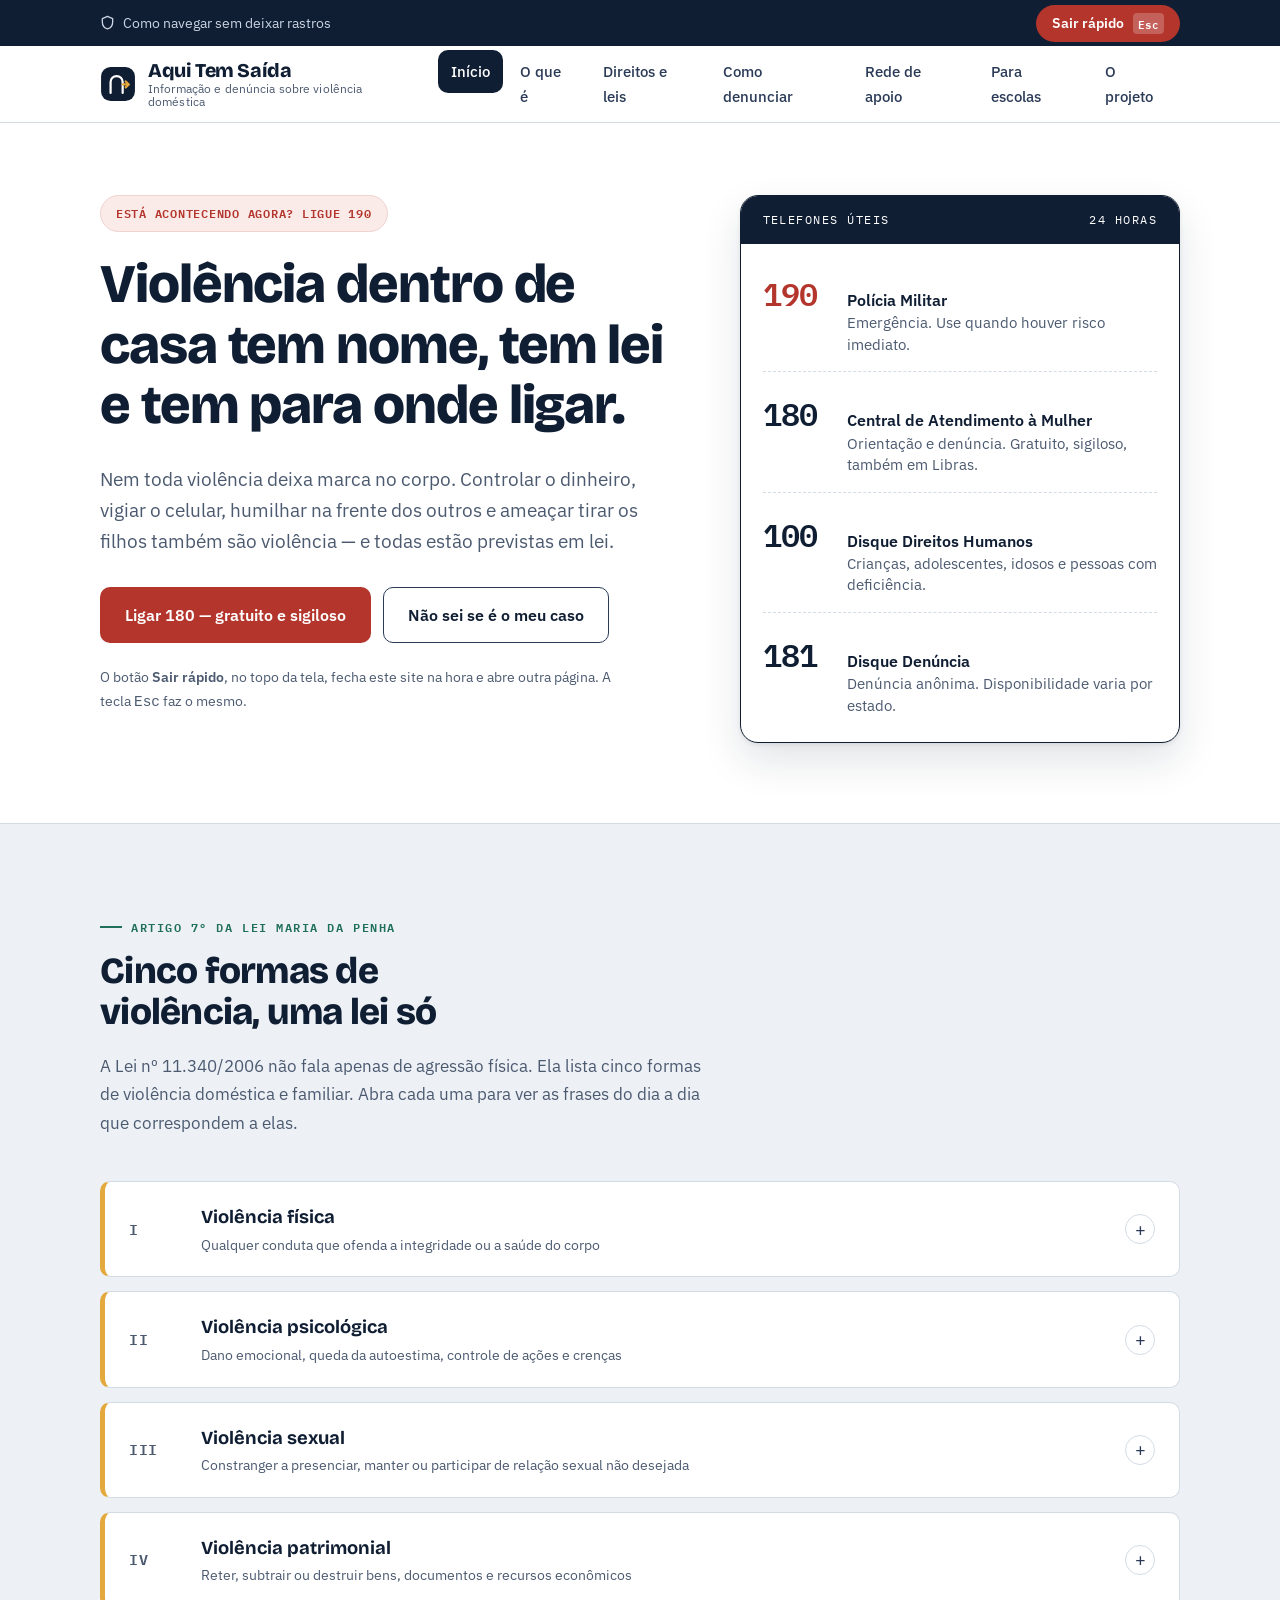
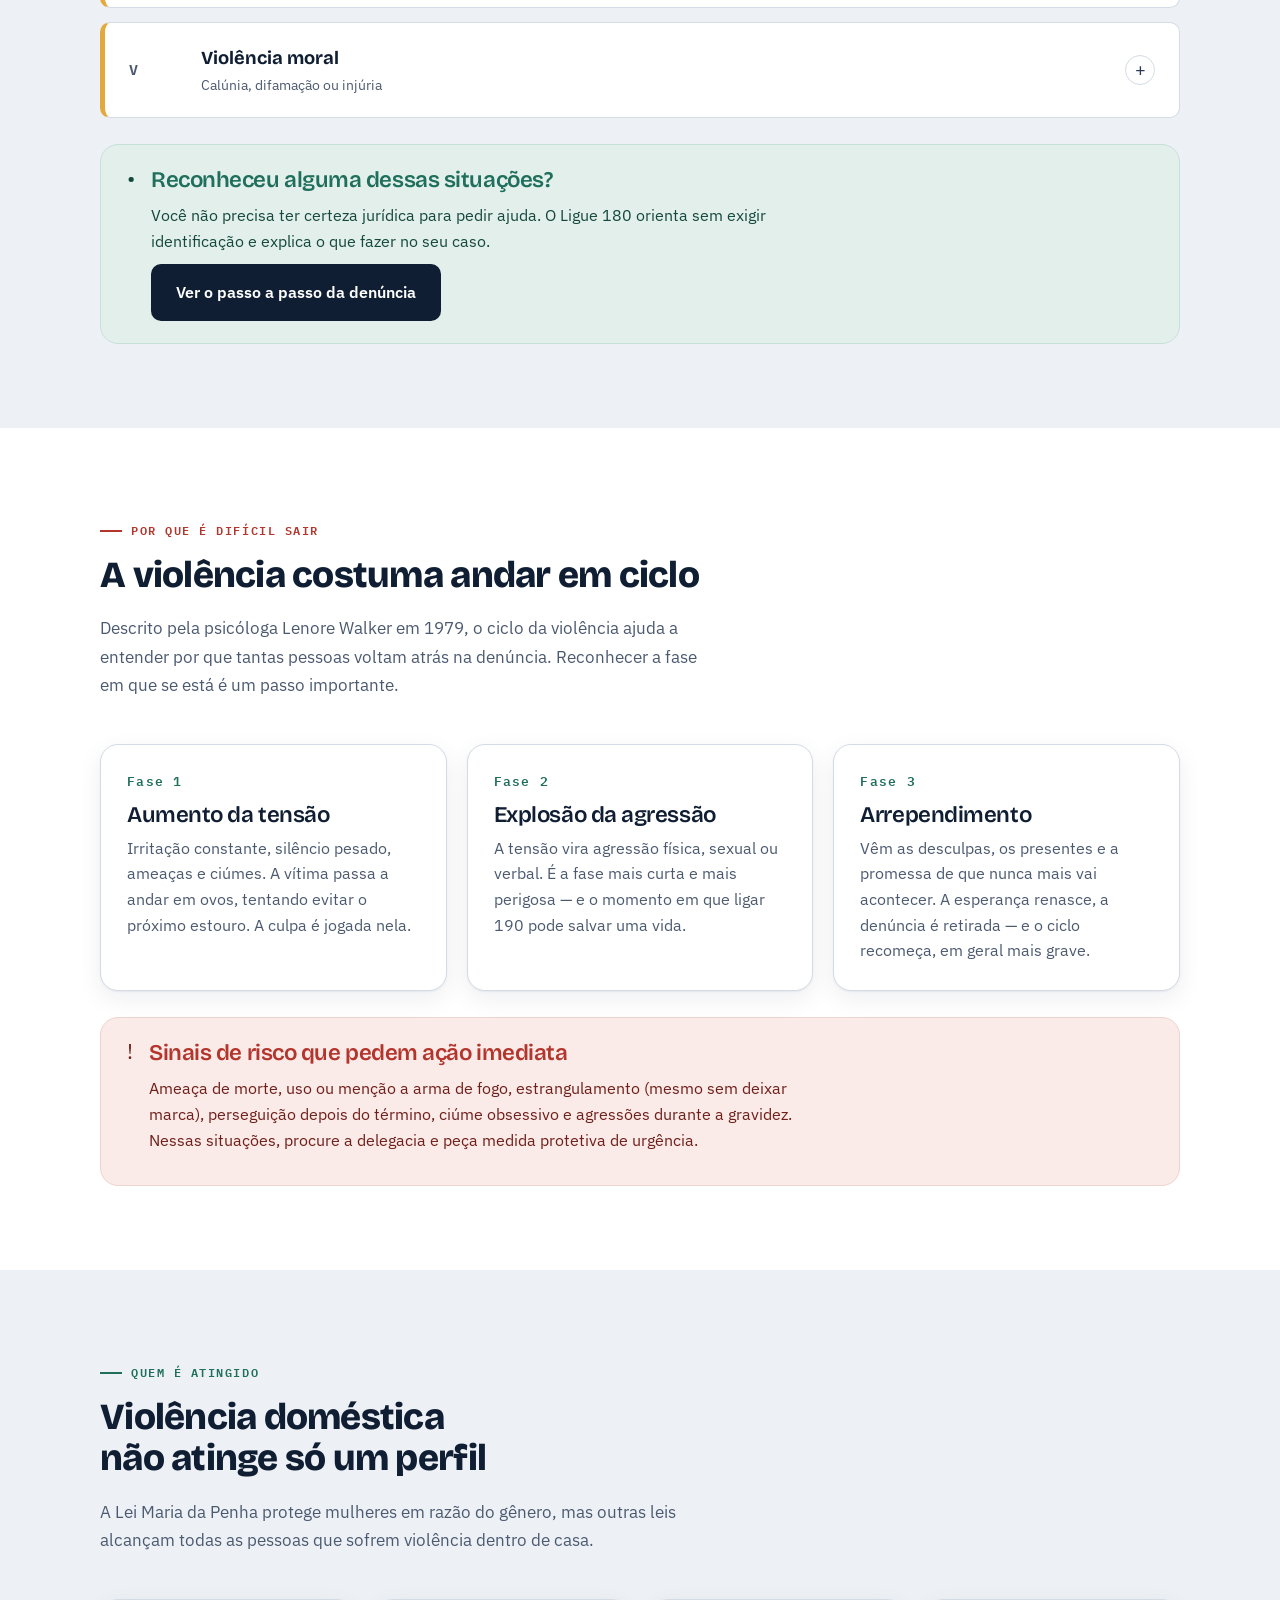
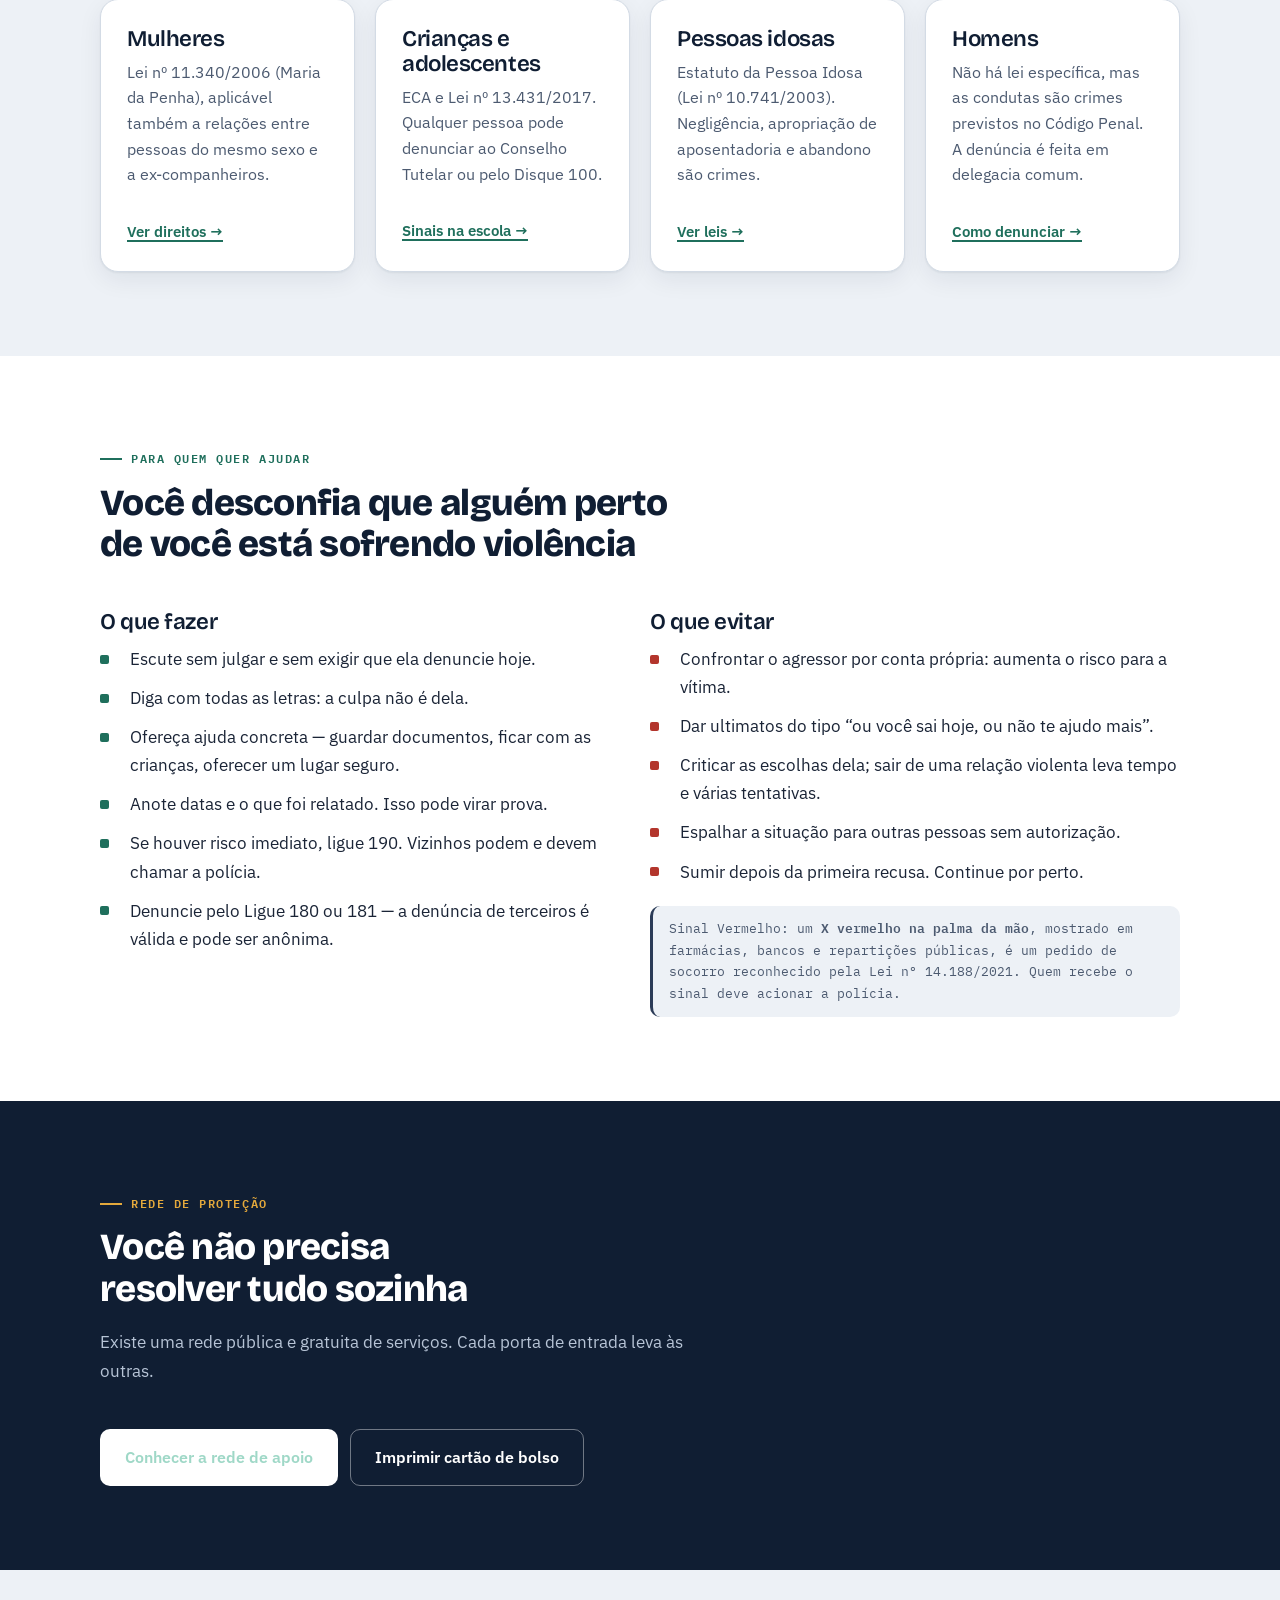
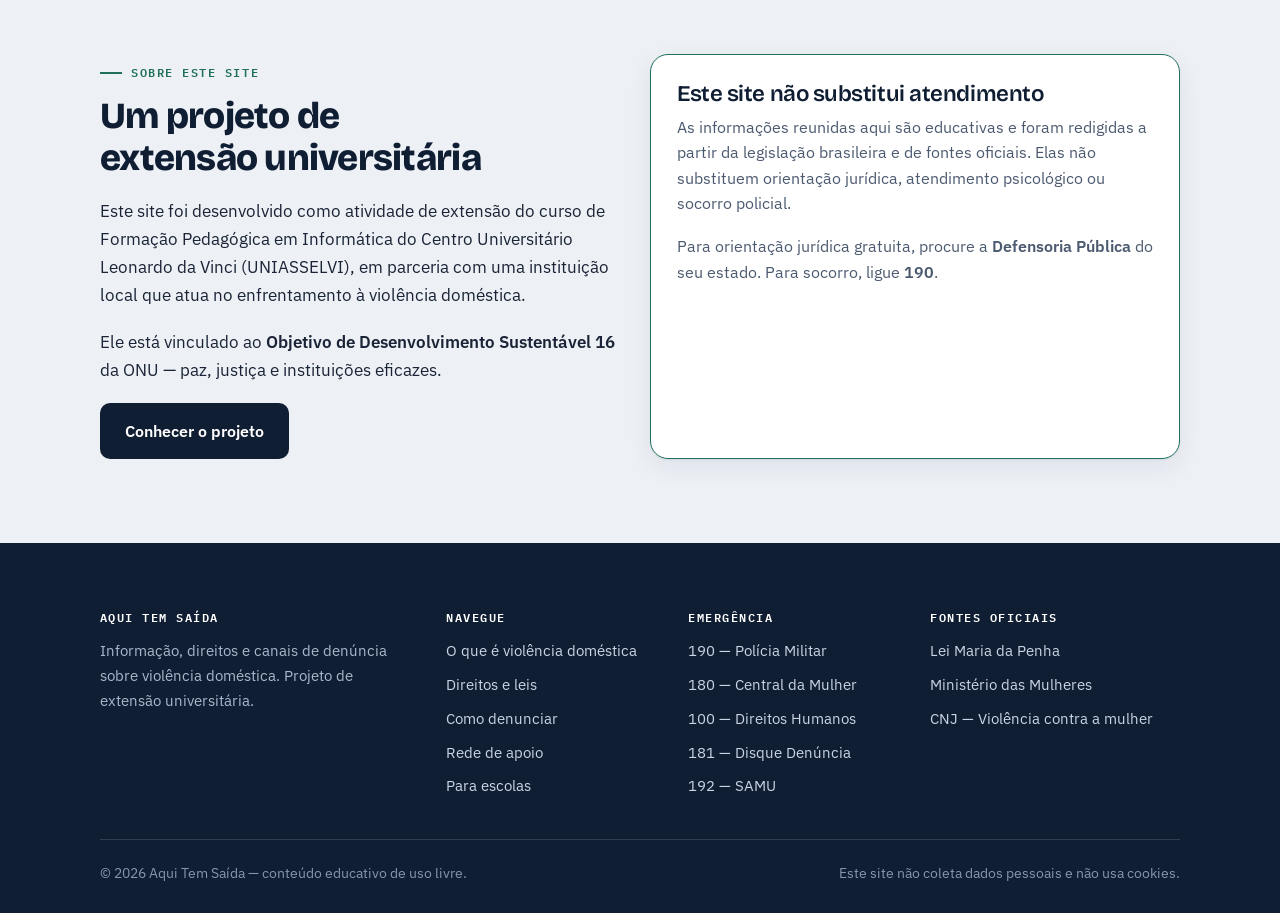
==== index.html @ 98997ff6 "first commit" ====
<!DOCTYPE html>
<html lang="pt-BR">
<head>
<meta charset="UTF-8">
<meta name="viewport" content="width=device-width, initial-scale=1">
<title>Aqui Tem Saída — informação, direitos e denúncia sobre violência doméstica</title>
<meta name="description" content="Reconheça as formas de violência doméstica, conheça seus direitos na Lei Maria da Penha e saiba para onde ligar. Ligue 180, 190 e 100. Projeto de extensão universitária.">
<meta name="theme-color" content="#101E33">
<link rel="preconnect" href="https://fonts.googleapis.com">
<link rel="preconnect" href="https://fonts.gstatic.com" crossorigin>
<link href="https://fonts.googleapis.com/css2?family=Bricolage+Grotesque:opsz,wght@12..96,600;12..96,700;12..96,800&family=IBM+Plex+Mono:wght@400;600&family=IBM+Plex+Sans:wght@400;500;600;700&display=swap" rel="stylesheet">
<link rel="stylesheet" href="assets/css/estilo.css">
</head>
<body>

<a class="pular" href="#conteudo">Pular para o conteúdo</a>

<!-- Barra de segurança -->
<div class="barra-seguranca">
  <div class="envoltorio barra-seguranca__interno">
    <a class="barra-seguranca__dica" href="denunciar.html#navegacao-segura">
      <svg width="15" height="15" viewBox="0 0 16 16" fill="none" aria-hidden="true"><path d="M8 1.5 2.5 3.8v3.6c0 3.4 2.3 6.5 5.5 7.3 3.2-.8 5.5-3.9 5.5-7.3V3.8L8 1.5Z" stroke="currentColor" stroke-width="1.4" stroke-linejoin="round"/></svg>
      Como navegar sem deixar rastros
    </a>
    <button class="saida-rapida" type="button" data-saida-rapida>
      Sair rápido
      <span class="saida-rapida__atalho">Esc</span>
    </button>
  </div>
</div>

<!-- Cabeçalho -->
<header class="cabecalho">
  <div class="envoltorio cabecalho__interno">
    <a class="marca" href="index.html">
      <svg class="marca__simbolo" width="36" height="36" viewBox="0 0 34 34" fill="none" aria-hidden="true">
        <rect x="1" y="1" width="32" height="32" rx="9" fill="#101E33"/>
        <path d="M10 25.5V15.2A5.7 5.7 0 0 1 15.7 9.5 5.7 5.7 0 0 1 21.4 15.2v10.3" stroke="#fff" stroke-width="2.1" stroke-linecap="round"/>
        <path d="M21.5 17.4h5.4" stroke="#E4A93C" stroke-width="2.1" stroke-linecap="round"/>
        <path d="m24.3 14.6 2.8 2.8-2.8 2.8" stroke="#E4A93C" stroke-width="2.1" stroke-linecap="round" stroke-linejoin="round"/>
      </svg>
      <span class="marca__texto">
        <span>Aqui Tem Saída</span>
        <small>Informação e denúncia sobre violência doméstica</small>
      </span>
    </a>

    <button class="menu-botao" type="button" data-menu-botao aria-expanded="false" aria-controls="navegacao">
      <svg width="17" height="17" viewBox="0 0 18 18" fill="none" aria-hidden="true"><path d="M2 4.5h14M2 9h14M2 13.5h14" stroke="currentColor" stroke-width="1.8" stroke-linecap="round"/></svg>
      Menu
    </button>

    <nav class="navegacao" id="navegacao" data-navegacao aria-label="Navegação principal">
      <ul>
        <li><a href="index.html" aria-current="page">Início</a></li>
        <li><a href="o-que-e.html">O que é</a></li>
        <li><a href="direitos.html">Direitos e leis</a></li>
        <li><a href="denunciar.html">Como denunciar</a></li>
        <li><a href="rede-de-apoio.html">Rede de apoio</a></li>
        <li><a href="escolas.html">Para escolas</a></li>
        <li><a href="sobre.html">O projeto</a></li>
      </ul>
    </nav>
  </div>
</header>

<main id="conteudo">

  <!-- HERÓI -->
  <section class="heroi">
    <div class="envoltorio heroi__grade">
      <div>
        <a class="heroi__aviso" href="tel:190">Está acontecendo agora? Ligue 190</a>
        <h1>Violência dentro de casa tem nome, tem lei e tem para onde ligar.</h1>
        <p class="heroi__linha">
          Nem toda violência deixa marca no corpo. Controlar o dinheiro, vigiar o celular,
          humilhar na frente dos outros e ameaçar tirar os filhos também são violência —
          e todas estão previstas em lei.
        </p>
        <div class="grupo-botoes">
          <a class="botao botao--emergencia" href="tel:180">Ligar 180 — gratuito e sigiloso</a>
          <a class="botao botao--contorno" href="o-que-e.html">Não sei se é o meu caso</a>
        </div>
        <p class="heroi__nota">
          O botão <strong>Sair rápido</strong>, no topo da tela, fecha este site na hora e abre outra página.
          A tecla <kbd>Esc</kbd> faz o mesmo.
        </p>
      </div>

      <!-- Cartão de emergência -->
      <div class="cartao-emergencia">
        <div class="cartao-emergencia__topo">
          <span>Telefones úteis</span>
          <span>24 horas</span>
        </div>
        <div class="cartao-emergencia__corpo">
          <a class="numero numero--urgente" href="tel:190">
            <span class="numero__digitos">190</span>
            <span class="numero__texto"><b>Polícia Militar</b>Emergência. Use quando houver risco imediato.</span>
          </a>
          <a class="numero" href="tel:180">
            <span class="numero__digitos">180</span>
            <span class="numero__texto"><b>Central de Atendimento à Mulher</b>Orientação e denúncia. Gratuito, sigiloso, também em Libras.</span>
          </a>
          <a class="numero" href="tel:100">
            <span class="numero__digitos">100</span>
            <span class="numero__texto"><b>Disque Direitos Humanos</b>Crianças, adolescentes, idosos e pessoas com deficiência.</span>
          </a>
          <a class="numero" href="tel:181">
            <span class="numero__digitos">181</span>
            <span class="numero__texto"><b>Disque Denúncia</b>Denúncia anônima. Disponibilidade varia por estado.</span>
          </a>
        </div>
      </div>
    </div>
  </section>

  <!-- CINCO FORMAS -->
  <section class="secao" id="formas">
    <div class="envoltorio">
      <div class="cabecalho-secao revelar">
        <span class="rotulo">Artigo 7º da Lei Maria da Penha</span>
        <h2>Cinco formas de violência, uma lei só</h2>
        <p>
          A Lei nº 11.340/2006 não fala apenas de agressão física. Ela lista cinco formas de violência
          doméstica e familiar. Abra cada uma para ver as frases do dia a dia que correspondem a elas.
        </p>
      </div>

      <div class="formas revelar">

        <details class="forma">
          <summary>
            <span class="forma__inciso">I</span>
            <span class="forma__titulo">Violência física<small>Qualquer conduta que ofenda a integridade ou a saúde do corpo</small></span>
            <span class="forma__sinal" aria-hidden="true">+</span>
          </summary>
          <div class="forma__conteudo">
            <p>Não se limita a socos. Empurrar, apertar o braço, puxar o cabelo, jogar objetos, impedir de sair do quarto, negar remédio ou comida — tudo isso entra aqui.</p>
            <ul class="frases">
              <li>Foi só um empurrão, ele nem me bateu</li>
              <li>Me trancou em casa e levou a chave</li>
              <li>Só me segurou forte pelo braço</li>
            </ul>
            <p class="base-legal">Art. 7º, I — Lei nº 11.340/2006. Desde a Lei nº 14.994/2024, a lesão corporal contra cônjuge, companheiro, ascendente, descendente ou irmão tem pena de 2 a 5 anos de reclusão.</p>
          </div>
        </details>

        <details class="forma">
          <summary>
            <span class="forma__inciso">II</span>
            <span class="forma__titulo">Violência psicológica<small>Dano emocional, queda da autoestima, controle de ações e crenças</small></span>
            <span class="forma__sinal" aria-hidden="true">+</span>
          </summary>
          <div class="forma__conteudo">
            <p>É a forma mais comum e a menos denunciada, porque não deixa marca visível. Inclui ameaça, humilhação, chantagem, isolamento da família e dos amigos, vigilância constante e perseguição.</p>
            <ul class="frases">
              <li>Ele lê todas as minhas mensagens e quer saber onde estou o tempo todo</li>
              <li>Disse que se eu sair, tira meus filhos de mim</li>
              <li>Fala que eu sou louca e que estou inventando as coisas</li>
            </ul>
            <p class="base-legal">Art. 7º, II — Lei nº 11.340/2006. A Lei nº 14.188/2021 criou o crime de violência psicológica contra a mulher (art. 147-B do Código Penal), com pena de 6 meses a 2 anos e multa.</p>
          </div>
        </details>

        <details class="forma">
          <summary>
            <span class="forma__inciso">III</span>
            <span class="forma__titulo">Violência sexual<small>Constranger a presenciar, manter ou participar de relação sexual não desejada</small></span>
            <span class="forma__sinal" aria-hidden="true">+</span>
          </summary>
          <div class="forma__conteudo">
            <p>Casamento e namoro não são consentimento permanente. Também é violência sexual forçar o uso ou impedir o uso de contraceptivos, obrigar a abortar ou a engravidar, e forçar a fazer ou assistir a algo de natureza sexual.</p>
            <ul class="frases">
              <li>Eu disse que não queria, mas insistiu até eu ceder</li>
              <li>Escondeu minha cartela de anticoncepcional</li>
              <li>Filmou sem eu saber e ameaça mostrar para os outros</li>
            </ul>
            <p class="base-legal">Art. 7º, III — Lei nº 11.340/2006. Pela Lei nº 12.845/2013, hospitais do SUS são obrigados a prestar atendimento integral e imediato a pessoas em situação de violência sexual, sem exigir boletim de ocorrência.</p>
          </div>
        </details>

        <details class="forma">
          <summary>
            <span class="forma__inciso">IV</span>
            <span class="forma__titulo">Violência patrimonial<small>Reter, subtrair ou destruir bens, documentos e recursos econômicos</small></span>
            <span class="forma__sinal" aria-hidden="true">+</span>
          </summary>
          <div class="forma__conteudo">
            <p>É a violência que prende a vítima pelo bolso. Controlar todo o dinheiro, esconder documentos, fazer dívidas no nome da vítima, quebrar objetos pessoais ou impedir de trabalhar são condutas previstas na lei.</p>
            <ul class="frases">
              <li>Ele recebe meu salário e me dá uma mesada</li>
              <li>Escondeu meu RG e meu cartão para eu não conseguir sair</li>
              <li>Pegou empréstimo no meu nome sem me avisar</li>
            </ul>
            <p class="base-legal">Art. 7º, IV — Lei nº 11.340/2006.</p>
          </div>
        </details>

        <details class="forma">
          <summary>
            <span class="forma__inciso">V</span>
            <span class="forma__titulo">Violência moral<small>Calúnia, difamação ou injúria</small></span>
            <span class="forma__sinal" aria-hidden="true">+</span>
          </summary>
          <div class="forma__conteudo">
            <p>Acusar falsamente de um crime, espalhar mentiras que destroem a reputação ou xingar e ofender a dignidade da pessoa, inclusive em grupos de mensagem e redes sociais.</p>
            <ul class="frases">
              <li>Contou para a família toda que eu traí, mesmo sabendo que é mentira</li>
              <li>Me xinga na frente dos vizinhos para eu passar vergonha</li>
              <li>Criou publicações sobre mim nas redes sociais</li>
            </ul>
            <p class="base-legal">Art. 7º, V — Lei nº 11.340/2006. Pela Lei nº 14.994/2024, calúnia, difamação e injúria praticadas contra a mulher por razões da condição do sexo feminino têm a pena aplicada em dobro.</p>
          </div>
        </details>

      </div>

      <div class="aviso aviso--calmo revelar" style="margin-top:26px">
        <span class="aviso__icone" aria-hidden="true">•</span>
        <div>
          <h3>Reconheceu alguma dessas situações?</h3>
          <p>Você não precisa ter certeza jurídica para pedir ajuda. O Ligue 180 orienta sem exigir identificação e explica o que fazer no seu caso.</p>
          <a class="botao botao--principal" href="denunciar.html">Ver o passo a passo da denúncia</a>
        </div>
      </div>
    </div>
  </section>

  <!-- CICLO -->
  <section class="secao secao--branca">
    <div class="envoltorio">
      <div class="cabecalho-secao revelar">
        <span class="rotulo rotulo--alerta">Por que é difícil sair</span>
        <h2>A violência costuma andar em ciclo</h2>
        <p>
          Descrito pela psicóloga Lenore Walker em 1979, o ciclo da violência ajuda a entender por que
          tantas pessoas voltam atrás na denúncia. Reconhecer a fase em que se está é um passo importante.
        </p>
      </div>

      <div class="grade grade--3 revelar">
        <article class="cartao">
          <span class="cartao__numero">Fase 1</span>
          <h3>Aumento da tensão</h3>
          <p>Irritação constante, silêncio pesado, ameaças e ciúmes. A vítima passa a andar em ovos, tentando evitar o próximo estouro. A culpa é jogada nela.</p>
        </article>
        <article class="cartao">
          <span class="cartao__numero">Fase 2</span>
          <h3>Explosão da agressão</h3>
          <p>A tensão vira agressão física, sexual ou verbal. É a fase mais curta e mais perigosa — e o momento em que ligar 190 pode salvar uma vida.</p>
        </article>
        <article class="cartao">
          <span class="cartao__numero">Fase 3</span>
          <h3>Arrependimento</h3>
          <p>Vêm as desculpas, os presentes e a promessa de que nunca mais vai acontecer. A esperança renasce, a denúncia é retirada — e o ciclo recomeça, em geral mais grave.</p>
        </article>
      </div>

      <div class="aviso aviso--atencao revelar" style="margin-top:26px">
        <span class="aviso__icone" aria-hidden="true">!</span>
        <div>
          <h3>Sinais de risco que pedem ação imediata</h3>
          <p>Ameaça de morte, uso ou menção a arma de fogo, estrangulamento (mesmo sem deixar marca), perseguição depois do término, ciúme obsessivo e agressões durante a gravidez. Nessas situações, procure a delegacia e peça medida protetiva de urgência.</p>
        </div>
      </div>
    </div>
  </section>

  <!-- NÃO É SÓ COM MULHERES -->
  <section class="secao">
    <div class="envoltorio">
      <div class="cabecalho-secao revelar">
        <span class="rotulo">Quem é atingido</span>
        <h2>Violência doméstica não atinge só um perfil</h2>
        <p>A Lei Maria da Penha protege mulheres em razão do gênero, mas outras leis alcançam todas as pessoas que sofrem violência dentro de casa.</p>
      </div>

      <div class="grade grade--4 revelar">
        <article class="cartao">
          <h3>Mulheres</h3>
          <p>Lei nº 11.340/2006 (Maria da Penha), aplicável também a relações entre pessoas do mesmo sexo e a ex-companheiros.</p>
          <a class="cartao__link" href="direitos.html#maria-da-penha">Ver direitos →</a>
        </article>
        <article class="cartao">
          <h3>Crianças e adolescentes</h3>
          <p>ECA e Lei nº 13.431/2017. Qualquer pessoa pode denunciar ao Conselho Tutelar ou pelo Disque 100.</p>
          <a class="cartao__link" href="escolas.html">Sinais na escola →</a>
        </article>
        <article class="cartao">
          <h3>Pessoas idosas</h3>
          <p>Estatuto da Pessoa Idosa (Lei nº 10.741/2003). Negligência, apropriação de aposentadoria e abandono são crimes.</p>
          <a class="cartao__link" href="direitos.html#outras-leis">Ver leis →</a>
        </article>
        <article class="cartao">
          <h3>Homens</h3>
          <p>Não há lei específica, mas as condutas são crimes previstos no Código Penal. A denúncia é feita em delegacia comum.</p>
          <a class="cartao__link" href="denunciar.html">Como denunciar →</a>
        </article>
      </div>
    </div>
  </section>

  <!-- COMO AJUDAR -->
  <section class="secao secao--branca">
    <div class="envoltorio">
      <div class="cabecalho-secao revelar">
        <span class="rotulo">Para quem quer ajudar</span>
        <h2>Você desconfia que alguém perto de você está sofrendo violência</h2>
      </div>

      <div class="grade grade--2 revelar">
        <div>
          <h3>O que fazer</h3>
          <ul class="lista-marcada">
            <li>Escute sem julgar e sem exigir que ela denuncie hoje.</li>
            <li>Diga com todas as letras: a culpa não é dela.</li>
            <li>Ofereça ajuda concreta — guardar documentos, ficar com as crianças, oferecer um lugar seguro.</li>
            <li>Anote datas e o que foi relatado. Isso pode virar prova.</li>
            <li>Se houver risco imediato, ligue 190. Vizinhos podem e devem chamar a polícia.</li>
            <li>Denuncie pelo Ligue 180 ou 181 — a denúncia de terceiros é válida e pode ser anônima.</li>
          </ul>
        </div>
        <div>
          <h3>O que evitar</h3>
          <ul class="lista-marcada lista-marcada--alerta">
            <li>Confrontar o agressor por conta própria: aumenta o risco para a vítima.</li>
            <li>Dar ultimatos do tipo “ou você sai hoje, ou não te ajudo mais”.</li>
            <li>Criticar as escolhas dela; sair de uma relação violenta leva tempo e várias tentativas.</li>
            <li>Espalhar a situação para outras pessoas sem autorização.</li>
            <li>Sumir depois da primeira recusa. Continue por perto.</li>
          </ul>
          <p class="base-legal">Sinal Vermelho: um <strong>X vermelho na palma da mão</strong>, mostrado em farmácias, bancos e repartições públicas, é um pedido de socorro reconhecido pela Lei nº 14.188/2021. Quem recebe o sinal deve acionar a polícia.</p>
        </div>
      </div>
    </div>
  </section>

  <!-- REDE -->
  <section class="secao secao--noite">
    <div class="envoltorio">
      <div class="cabecalho-secao revelar">
        <span class="rotulo rotulo--claro">Rede de proteção</span>
        <h2>Você não precisa resolver tudo sozinha</h2>
        <p>Existe uma rede pública e gratuita de serviços. Cada porta de entrada leva às outras.</p>
      </div>
      <div class="grupo-botoes revelar">
        <a class="botao botao--claro" href="rede-de-apoio.html">Conhecer a rede de apoio</a>
        <a class="botao botao--contorno" href="denunciar.html#cartao" style="color:#fff;border-color:rgba(255,255,255,.4)">Imprimir cartão de bolso</a>
      </div>
    </div>
  </section>

  <!-- PROJETO -->
  <section class="secao">
    <div class="envoltorio">
      <div class="grade grade--2">
        <div class="revelar">
          <span class="rotulo">Sobre este site</span>
          <h2>Um projeto de extensão universitária</h2>
          <p>
            Este site foi desenvolvido como atividade de extensão do curso de Formação Pedagógica em
            Informática do Centro Universitário Leonardo da Vinci (UNIASSELVI), em parceria com uma
            instituição local que atua no enfrentamento à violência doméstica.
          </p>
          <p>
            Ele está vinculado ao <strong>Objetivo de Desenvolvimento Sustentável 16</strong> da ONU —
            paz, justiça e instituições eficazes.
          </p>
          <a class="botao botao--principal" href="sobre.html">Conhecer o projeto</a>
        </div>
        <div class="cartao cartao--destaque revelar">
          <h3>Este site não substitui atendimento</h3>
          <p>
            As informações reunidas aqui são educativas e foram redigidas a partir da legislação
            brasileira e de fontes oficiais. Elas não substituem orientação jurídica, atendimento
            psicológico ou socorro policial.
          </p>
          <p>
            Para orientação jurídica gratuita, procure a <strong>Defensoria Pública</strong> do seu estado.
            Para socorro, ligue <strong>190</strong>.
          </p>
        </div>
      </div>
    </div>
  </section>

</main>

<!-- Rodapé -->
<footer class="rodape">
  <div class="envoltorio">
    <div class="rodape__grade">
      <div>
        <h4>Aqui Tem Saída</h4>
        <p style="color:#A9B8CC">Informação, direitos e canais de denúncia sobre violência doméstica. Projeto de extensão universitária.</p>
      </div>
      <div>
        <h4>Navegue</h4>
        <ul>
          <li><a href="o-que-e.html">O que é violência doméstica</a></li>
          <li><a href="direitos.html">Direitos e leis</a></li>
          <li><a href="denunciar.html">Como denunciar</a></li>
          <li><a href="rede-de-apoio.html">Rede de apoio</a></li>
          <li><a href="escolas.html">Para escolas</a></li>
        </ul>
      </div>
      <div>
        <h4>Emergência</h4>
        <ul>
          <li><a href="tel:190">190 — Polícia Militar</a></li>
          <li><a href="tel:180">180 — Central da Mulher</a></li>
          <li><a href="tel:100">100 — Direitos Humanos</a></li>
          <li><a href="tel:181">181 — Disque Denúncia</a></li>
          <li><a href="tel:192">192 — SAMU</a></li>
        </ul>
      </div>
      <div>
        <h4>Fontes oficiais</h4>
        <ul>
          <li><a href="https://www.planalto.gov.br/ccivil_03/_ato2004-2006/2006/lei/l11340.htm" rel="noopener">Lei Maria da Penha</a></li>
          <li><a href="https://www.gov.br/mulheres/pt-br" rel="noopener">Ministério das Mulheres</a></li>
          <li><a href="https://www.cnj.jus.br/programas-e-acoes/violencia-contra-a-mulher/" rel="noopener">CNJ — Violência contra a mulher</a></li>
        </ul>
      </div>
    </div>
    <div class="rodape__base">
      <span>© <span data-ano>2026</span> Aqui Tem Saída — conteúdo educativo de uso livre.</span>
      <span>Este site não coleta dados pessoais e não usa cookies.</span>
    </div>
  </div>
</footer>

<!-- Emergência no celular -->
<div class="emergencia-movel">
  <a class="urgente" href="tel:190"><strong>190</strong><span>Emergência</span></a>
  <a href="tel:180"><strong>180</strong><span>Central da Mulher</span></a>
</div>

<script src="assets/js/principal.js"></script>
</body>
</html>
---- assets/css/estilo.css ----
/* =========================================================
   Aqui Tem Saída — folha de estilos principal
   Projeto de extensão | Formação Pedagógica em Informática
   ========================================================= */

/* ---------- 1. Tokens ---------- */
:root {
  /* Cores */
  --noite:          #101E33;
  --noite-medio:    #2B3B57;
  --noite-suave:    #4C5A70;
  --brisa:          #EDF1F6;
  --branco:         #FFFFFF;
  --linha:          #D3DBE5;
  --acolhida:       #1F6F5C;
  --acolhida-clara: #E2EFEB;
  --alerta:         #B3352C;
  --alerta-clara:   #FAEAE8;
  --areia:          #E4A93C;
  --areia-clara:    #FBF1DF;
  --texto:          #1A2436;

  /* Tipografia */
  --display: "Bricolage Grotesque", "Segoe UI", sans-serif;
  --corpo:   "IBM Plex Sans", "Segoe UI", sans-serif;
  --mono:    "IBM Plex Mono", ui-monospace, monospace;

  /* Medidas */
  --largura: 1120px;
  --raio:    10px;
  --raio-g:  18px;
  --barra:   46px;
  --sombra:  0 1px 2px rgba(16, 30, 51, .06), 0 8px 24px rgba(16, 30, 51, .07);
  --sombra-f: 0 2px 4px rgba(16, 30, 51, .08), 0 18px 40px rgba(16, 30, 51, .12);
}

/* ---------- 2. Base ---------- */
*, *::before, *::after { box-sizing: border-box; }

html { scroll-behavior: smooth; scroll-padding-top: calc(var(--barra) + 24px); }

body {
  margin: 0;
  padding-top: var(--barra);
  font-family: var(--corpo);
  font-size: 1.0625rem;
  line-height: 1.65;
  color: var(--texto);
  background: var(--brisa);
  -webkit-font-smoothing: antialiased;
}

h1, h2, h3, h4 {
  font-family: var(--display);
  font-weight: 800;
  line-height: 1.12;
  letter-spacing: -.02em;
  color: var(--noite);
  margin: 0 0 .5em;
  text-wrap: balance;
}

h1 { font-size: clamp(2.1rem, 5.2vw, 3.4rem); }
h2 { font-size: clamp(1.6rem, 3.4vw, 2.3rem); }
h3 { font-size: clamp(1.15rem, 2vw, 1.4rem); font-weight: 600; }
h4 { font-size: 1.05rem; font-weight: 600; }

p { margin: 0 0 1.1em; max-width: 68ch; }
p:last-child { margin-bottom: 0; }

a { color: var(--acolhida); text-underline-offset: .18em; text-decoration-thickness: 1.5px; }
a:hover { color: var(--noite); }

img, svg { max-width: 100%; }

strong { font-weight: 600; }

:focus-visible {
  outline: 3px solid var(--areia);
  outline-offset: 3px;
  border-radius: 4px;
}

.envoltorio { width: 100%; max-width: var(--largura); margin-inline: auto; padding-inline: 20px; }

.pular {
  position: absolute; left: -9999px;
  background: var(--noite); color: #fff; padding: 12px 18px;
  border-radius: 0 0 var(--raio) 0; z-index: 999;
}
.pular:focus { left: 0; top: 0; }

.visualmente-oculto {
  position: absolute; width: 1px; height: 1px; overflow: hidden;
  clip: rect(0 0 0 0); clip-path: inset(50%); white-space: nowrap;
}

/* ---------- 3. Barra de segurança (fixa no topo) ---------- */
.barra-seguranca {
  position: fixed; inset: 0 0 auto 0; z-index: 200;
  height: var(--barra);
  background: var(--noite);
  color: #C9D4E4;
  font-size: .85rem;
}

.barra-seguranca__interno {
  height: 100%;
  display: flex; align-items: center; justify-content: space-between; gap: 14px;
}

.barra-seguranca__dica { color: #C9D4E4; text-decoration: none; display: inline-flex; gap: 8px; align-items: center; }
.barra-seguranca__dica:hover { color: #fff; text-decoration: underline; }
.barra-seguranca__dica svg { flex: none; }

.saida-rapida {
  font-family: var(--corpo);
  font-size: .85rem; font-weight: 600;
  display: inline-flex; align-items: center; gap: 9px;
  background: var(--alerta); color: #fff;
  border: 0; border-radius: 999px;
  padding: 8px 16px;
  cursor: pointer;
  transition: background .15s ease, transform .15s ease;
}
.saida-rapida:hover { background: #90271F; transform: translateY(-1px); }
.saida-rapida__atalho {
  font-family: var(--mono); font-size: .68rem;
  background: rgba(255,255,255,.22); border-radius: 4px; padding: 1px 5px;
}

/* ---------- 4. Cabeçalho e navegação ---------- */
.cabecalho { background: var(--branco); border-bottom: 1px solid var(--linha); }

.cabecalho__interno {
  display: flex; align-items: center; justify-content: space-between; gap: 18px;
  min-height: 76px;
}

.marca { display: inline-flex; align-items: center; gap: 12px; text-decoration: none; color: var(--noite); }
.marca__simbolo { flex: none; display: block; }
.marca__texto { display: flex; flex-direction: column; line-height: 1.1; }
.marca__texto span:first-child {
  font-family: var(--display); font-weight: 800; font-size: 1.22rem; letter-spacing: -.02em;
}
.marca__texto small { font-size: .74rem; color: var(--noite-suave); letter-spacing: .01em; }

.menu-botao {
  display: none;
  background: var(--brisa); border: 1px solid var(--linha); border-radius: var(--raio);
  padding: 9px 14px; font-family: var(--corpo); font-size: .9rem; font-weight: 600;
  color: var(--noite); cursor: pointer; align-items: center; gap: 8px;
}

.navegacao ul { list-style: none; display: flex; gap: 4px; margin: 0; padding: 0; }
.navegacao a {
  display: block; padding: 9px 13px; border-radius: var(--raio);
  font-size: .95rem; font-weight: 500; color: var(--noite-medio); text-decoration: none;
}
.navegacao a:hover { background: var(--brisa); color: var(--noite); }
.navegacao a[aria-current="page"] {
  background: var(--noite); color: #fff;
}

/* ---------- 5. Blocos e seções ---------- */
.secao { padding: clamp(48px, 7vw, 84px) 0; }
.secao--branca { background: var(--branco); }
.secao--noite { background: var(--noite); color: #D9E2EE; }
.secao--noite h2, .secao--noite h3 { color: #fff; }
.secao--noite a { color: #9FD8C7; }

.rotulo {
  font-family: var(--mono); font-size: .74rem; font-weight: 600;
  letter-spacing: .13em; text-transform: uppercase;
  color: var(--acolhida);
  display: inline-flex; align-items: center; gap: 9px;
  margin-bottom: 14px;
}
.rotulo::before { content: ""; width: 22px; height: 2px; background: currentColor; }
.rotulo--alerta { color: var(--alerta); }
.rotulo--claro { color: var(--areia); }

.cabecalho-secao { max-width: 62ch; margin-bottom: clamp(28px, 4vw, 44px); }
.cabecalho-secao p { color: var(--noite-suave); font-size: 1.08rem; }
.secao--noite .cabecalho-secao p { color: #B7C4D6; }

/* ---------- 6. Botões ---------- */
.botao {
  display: inline-flex; align-items: center; justify-content: center; gap: 10px;
  font-family: var(--corpo); font-size: 1rem; font-weight: 600;
  padding: 14px 24px; border-radius: var(--raio); border: 1.5px solid transparent;
  text-decoration: none; cursor: pointer;
  transition: background .15s ease, transform .15s ease, border-color .15s ease;
}
.botao:hover { transform: translateY(-1px); }
.botao--emergencia { background: var(--alerta); color: #fff; }
.botao--emergencia:hover { background: #90271F; color: #fff; }
.botao--principal { background: var(--noite); color: #fff; }
.botao--principal:hover { background: #060F1D; color: #fff; }
.botao--contorno { background: transparent; color: var(--noite); border-color: var(--noite-medio); }
.botao--contorno:hover { background: var(--noite); color: #fff; }
.botao--claro { background: #fff; color: var(--noite); }
.botao--claro:hover { background: var(--brisa); color: var(--noite); }

.grupo-botoes { display: flex; flex-wrap: wrap; gap: 12px; }

/* ---------- 7. Herói ---------- */
.heroi {
  background: var(--branco);
  border-bottom: 1px solid var(--linha);
  padding: clamp(40px, 6vw, 72px) 0 clamp(48px, 7vw, 80px);
}
.heroi__grade {
  display: grid; grid-template-columns: 1.25fr .95fr; gap: clamp(32px, 5vw, 60px);
  align-items: start;
}
.heroi__aviso {
  display: inline-flex; align-items: center; gap: 10px;
  background: var(--alerta-clara); color: var(--alerta);
  border: 1px solid #EED3CF; border-radius: 999px;
  font-family: var(--mono); font-size: .78rem; font-weight: 600; letter-spacing: .06em;
  padding: 7px 15px; margin-bottom: 22px; text-transform: uppercase;
  text-decoration: none;
}
.heroi__aviso:hover { background: var(--alerta); color: #fff; }
.heroi p.heroi__linha { font-size: 1.18rem; color: var(--noite-suave); max-width: 54ch; }
.heroi .grupo-botoes { margin-top: 30px; }
.heroi__nota { margin-top: 22px; font-size: .9rem; color: var(--noite-suave); }

/* Cartão de emergência */
.cartao-emergencia {
  background: var(--branco); border: 1.5px solid var(--noite);
  border-radius: var(--raio-g); overflow: hidden; box-shadow: var(--sombra-f);
}
.cartao-emergencia__topo {
  background: var(--noite); color: #fff; padding: 14px 22px;
  font-family: var(--mono); font-size: .76rem; letter-spacing: .12em; text-transform: uppercase;
  display: flex; justify-content: space-between; align-items: center; gap: 10px;
}
.cartao-emergencia__corpo { padding: 8px 22px 22px; }

.numero {
  display: flex; align-items: baseline; gap: 16px;
  padding: 16px 0; border-bottom: 1px dashed var(--linha);
  text-decoration: none; color: inherit;
}
.numero:last-child { border-bottom: 0; padding-bottom: 4px; }
.numero__digitos {
  font-family: var(--mono); font-size: 2rem; font-weight: 600;
  color: var(--noite); letter-spacing: -.02em; flex: none; min-width: 3.6ch;
}
.numero__texto { font-size: .93rem; line-height: 1.45; color: var(--noite-suave); }
.numero__texto b { display: block; color: var(--noite); font-weight: 600; font-size: 1rem; }
a.numero:hover .numero__digitos { color: var(--alerta); }
.numero--urgente .numero__digitos { color: var(--alerta); }

/* ---------- 8. Cartões genéricos ---------- */
.grade { display: grid; gap: 20px; }
.grade--2 { grid-template-columns: repeat(2, 1fr); }
.grade--3 { grid-template-columns: repeat(3, 1fr); }
.grade--4 { grid-template-columns: repeat(4, 1fr); }

.cartao {
  background: var(--branco); border: 1px solid var(--linha);
  border-radius: var(--raio-g); padding: 26px;
  box-shadow: var(--sombra);
}
.cartao h3 { margin-bottom: .4em; }
.cartao p { font-size: .97rem; color: var(--noite-suave); }
.cartao--destaque { border-color: var(--acolhida); border-width: 1.5px; }
.cartao__numero {
  font-family: var(--mono); font-size: .8rem; font-weight: 600; color: var(--acolhida);
  letter-spacing: .1em; display: block; margin-bottom: 10px;
}
.cartao__link { display: inline-block; margin-top: 14px; font-weight: 600; font-size: .95rem; }

/* ---------- 9. As cinco formas (elemento-assinatura) ---------- */
.formas { display: grid; gap: 14px; }

.forma {
  background: var(--branco);
  border: 1px solid var(--linha);
  border-left: 5px solid var(--areia);
  border-radius: var(--raio);
  overflow: hidden;
  transition: border-color .18s ease, box-shadow .18s ease;
}
.forma[open] { border-left-color: var(--acolhida); box-shadow: var(--sombra); }

.forma > summary {
  list-style: none; cursor: pointer;
  display: grid; grid-template-columns: 3.4rem 1fr auto; align-items: center; gap: 18px;
  padding: 20px 24px;
}
.forma > summary::-webkit-details-marker { display: none; }
.forma > summary:hover { background: #F8FAFC; }

.forma__inciso {
  font-family: var(--mono); font-size: .95rem; font-weight: 600;
  color: var(--noite-suave); letter-spacing: .04em;
}
.forma__titulo { font-family: var(--display); font-weight: 700; font-size: 1.15rem; color: var(--noite); }
.forma__titulo small { display: block; font-family: var(--corpo); font-weight: 400; font-size: .9rem; color: var(--noite-suave); letter-spacing: 0; }
.forma__sinal {
  width: 30px; height: 30px; border-radius: 50%; border: 1.5px solid var(--linha);
  display: grid; place-items: center; color: var(--noite-medio); font-size: 1.1rem; line-height: 1;
  transition: transform .2s ease, background .2s ease, color .2s ease;
}
.forma[open] .forma__sinal { transform: rotate(45deg); background: var(--acolhida); border-color: var(--acolhida); color: #fff; }

.forma__conteudo { padding: 0 24px 24px calc(3.4rem + 42px); }
.forma__conteudo p { font-size: .98rem; }

.frases { list-style: none; margin: 0 0 18px; padding: 0; display: grid; gap: 8px; }
.frases li {
  background: var(--areia-clara); border-radius: var(--raio);
  padding: 11px 16px; font-size: .96rem; font-style: italic; color: #6B4E14;
}
.frases li::before { content: "“"; font-weight: 700; font-style: normal; }
.frases li::after { content: "”"; font-weight: 700; font-style: normal; }

.base-legal {
  font-family: var(--mono); font-size: .82rem; color: var(--noite-suave);
  background: var(--brisa); border-radius: var(--raio); padding: 12px 16px;
  border-left: 3px solid var(--noite-medio);
}

/* ---------- 10. Listas de conteúdo ---------- */
.lista-marcada { list-style: none; margin: 0 0 1.2em; padding: 0; display: grid; gap: 11px; }
.lista-marcada li { position: relative; padding-left: 30px; }
.lista-marcada li::before {
  content: ""; position: absolute; left: 0; top: .55em;
  width: 9px; height: 9px; border-radius: 2px; background: var(--acolhida);
}
.lista-marcada--alerta li::before { background: var(--alerta); }

.passos { list-style: none; counter-reset: passo; margin: 0; padding: 0; display: grid; gap: 18px; }
.passos > li {
  counter-increment: passo;
  background: var(--branco); border: 1px solid var(--linha); border-radius: var(--raio-g);
  padding: 24px 26px 24px 74px; position: relative; box-shadow: var(--sombra);
}
.passos > li::before {
  content: counter(passo);
  position: absolute; left: 24px; top: 24px;
  width: 32px; height: 32px; border-radius: 50%;
  background: var(--noite); color: #fff;
  font-family: var(--mono); font-size: .95rem; font-weight: 600;
  display: grid; place-items: center;
}
.passos h3 { margin-bottom: .35em; }
.passos p { font-size: .98rem; color: var(--noite-suave); }

/* ---------- 11. Avisos ---------- */
.aviso {
  border-radius: var(--raio-g); padding: 22px 26px;
  display: grid; grid-template-columns: auto 1fr; gap: 16px; align-items: start;
}
.aviso__icone { font-size: 1.3rem; line-height: 1.2; }
.aviso p { font-size: .98rem; margin-bottom: .6em; }
.aviso--atencao { background: var(--alerta-clara); border: 1px solid #EED3CF; color: #6F1F19; }
.aviso--atencao h3 { color: var(--alerta); }
.aviso--calmo { background: var(--acolhida-clara); border: 1px solid #C7E0D8; color: #14483C; }
.aviso--calmo h3 { color: var(--acolhida); }
.aviso--neutro { background: var(--brisa); border: 1px solid var(--linha); }

/* ---------- 12. Tabela ---------- */
.tabela-envoltorio { overflow-x: auto; border: 1px solid var(--linha); border-radius: var(--raio-g); background: var(--branco); }
table { width: 100%; border-collapse: collapse; font-size: .95rem; min-width: 520px; }
caption { text-align: left; padding: 18px 22px 0; font-size: .88rem; color: var(--noite-suave); }
th, td { padding: 14px 22px; text-align: left; border-bottom: 1px solid var(--linha); vertical-align: top; }
th { font-family: var(--mono); font-size: .78rem; letter-spacing: .08em; text-transform: uppercase; color: var(--noite-suave); background: #F8FAFC; }
tbody tr:last-child td { border-bottom: 0; }

/* ---------- 13. Cartão de bolso imprimível ---------- */
.cartao-bolso {
  background: var(--branco); border: 2px dashed var(--noite-medio);
  border-radius: var(--raio-g); padding: 28px; max-width: 460px;
}
.cartao-bolso h3 { font-size: 1.1rem; margin-bottom: .2em; }
.cartao-bolso .numero { padding: 12px 0; }
.cartao-bolso .numero__digitos { font-size: 1.6rem; }
.cartao-bolso__rodape { font-size: .8rem; color: var(--noite-suave); margin-top: 14px; }

/* ---------- 14. Formulário ---------- */
.formulario { display: grid; gap: 18px; max-width: 620px; }
.campo { display: grid; gap: 7px; }
.campo label { font-weight: 600; font-size: .93rem; }
.campo input, .campo select, .campo textarea {
  font-family: var(--corpo); font-size: 1rem; color: var(--texto);
  padding: 12px 14px; border: 1.5px solid var(--linha); border-radius: var(--raio);
  background: var(--branco);
}
.campo input:focus, .campo select:focus, .campo textarea:focus { border-color: var(--noite-medio); }
.campo small { font-size: .84rem; color: var(--noite-suave); }
.campo textarea { min-height: 130px; resize: vertical; }

/* ---------- 15. Rodapé ---------- */
.rodape { background: var(--noite); color: #A9B8CC; padding: clamp(44px, 6vw, 68px) 0 28px; font-size: .94rem; }
.rodape h4 { color: #fff; font-family: var(--mono); font-size: .78rem; letter-spacing: .12em; text-transform: uppercase; margin-bottom: 14px; }
.rodape a { color: #C9D4E4; text-decoration: none; }
.rodape a:hover { color: #fff; text-decoration: underline; }
.rodape ul { list-style: none; margin: 0; padding: 0; display: grid; gap: 9px; }
.rodape__grade { display: grid; grid-template-columns: 1.5fr 1fr 1fr 1.2fr; gap: 34px; }
.rodape__base {
  margin-top: 40px; padding-top: 22px; border-top: 1px solid rgba(255,255,255,.14);
  display: flex; flex-wrap: wrap; gap: 14px; justify-content: space-between;
  font-size: .85rem; color: #8496AE;
}

/* ---------- 16. Barra de emergência (celular) ---------- */
.emergencia-movel {
  display: none;
  position: fixed; inset: auto 0 0 0; z-index: 190;
  background: var(--noite); border-top: 1px solid rgba(255,255,255,.16);
  padding: 8px 12px calc(8px + env(safe-area-inset-bottom));
  gap: 8px;
}
.emergencia-movel a {
  flex: 1; display: flex; flex-direction: column; align-items: center; justify-content: center;
  padding: 9px 6px; border-radius: var(--raio); text-decoration: none;
  background: rgba(255,255,255,.08); color: #fff;
}
.emergencia-movel a strong { font-family: var(--mono); font-size: 1.15rem; }
.emergencia-movel a span { font-size: .72rem; color: #B7C4D6; }
.emergencia-movel a.urgente { background: var(--alerta); }
.emergencia-movel a.urgente span { color: #F6D9D6; }

/* ---------- 17. Animação de entrada ---------- */
.revelar { opacity: 0; transform: translateY(14px); transition: opacity .55s ease, transform .55s ease; }
.revelar.visivel { opacity: 1; transform: none; }

@media (prefers-reduced-motion: reduce) {
  html { scroll-behavior: auto; }
  .revelar { opacity: 1; transform: none; transition: none; }
  *, *::before, *::after { animation-duration: .01ms !important; transition-duration: .01ms !important; }
}

/* ---------- 18. Responsivo ---------- */
@media (max-width: 980px) {
  .heroi__grade { grid-template-columns: 1fr; }
  .grade--4 { grid-template-columns: repeat(2, 1fr); }
  .grade--3 { grid-template-columns: repeat(2, 1fr); }
  .rodape__grade { grid-template-columns: 1fr 1fr; }
}

@media (max-width: 760px) {
  body { padding-bottom: 74px; }

  .menu-botao { display: inline-flex; }

  .navegacao {
    display: none;
    position: absolute; left: 0; right: 0; top: 100%;
    background: var(--branco); border-bottom: 1px solid var(--linha);
    padding: 12px 20px 20px; box-shadow: var(--sombra-f); z-index: 150;
  }
  .navegacao.aberta { display: block; }
  .navegacao ul { flex-direction: column; gap: 2px; }
  .navegacao a { padding: 13px 14px; font-size: 1rem; }

  .cabecalho { position: relative; }
  .cabecalho__interno { min-height: 66px; }

  .barra-seguranca__dica { display: none; }
  .barra-seguranca__interno { justify-content: flex-end; }

  .emergencia-movel { display: flex; }

  .grade--2, .grade--3, .grade--4 { grid-template-columns: 1fr; }
  .rodape__grade { grid-template-columns: 1fr; gap: 28px; }

  .forma > summary { grid-template-columns: 2.6rem 1fr auto; gap: 12px; padding: 17px 18px; }
  .forma__conteudo { padding: 0 18px 20px 18px; }

  .passos > li { padding: 60px 22px 22px; }
  .passos > li::before { top: 20px; left: 22px; }

  .aviso { grid-template-columns: 1fr; }
  .marca__texto small { display: none; }
}

/* ---------- 19. Impressão do cartão de bolso ---------- */
@media print {
  body { padding: 0; background: #fff; }
  .barra-seguranca, .cabecalho, .rodape, .emergencia-movel, .secao:not(.secao--imprimivel), .grupo-botoes { display: none !important; }
  .secao--imprimivel { padding: 0; }
  .secao--imprimivel .cabecalho-secao { display: none; }
  .cartao-bolso { border: 2px solid #000; max-width: 100%; box-shadow: none; page-break-inside: avoid; }
  .numero__digitos { color: #000 !important; }
}
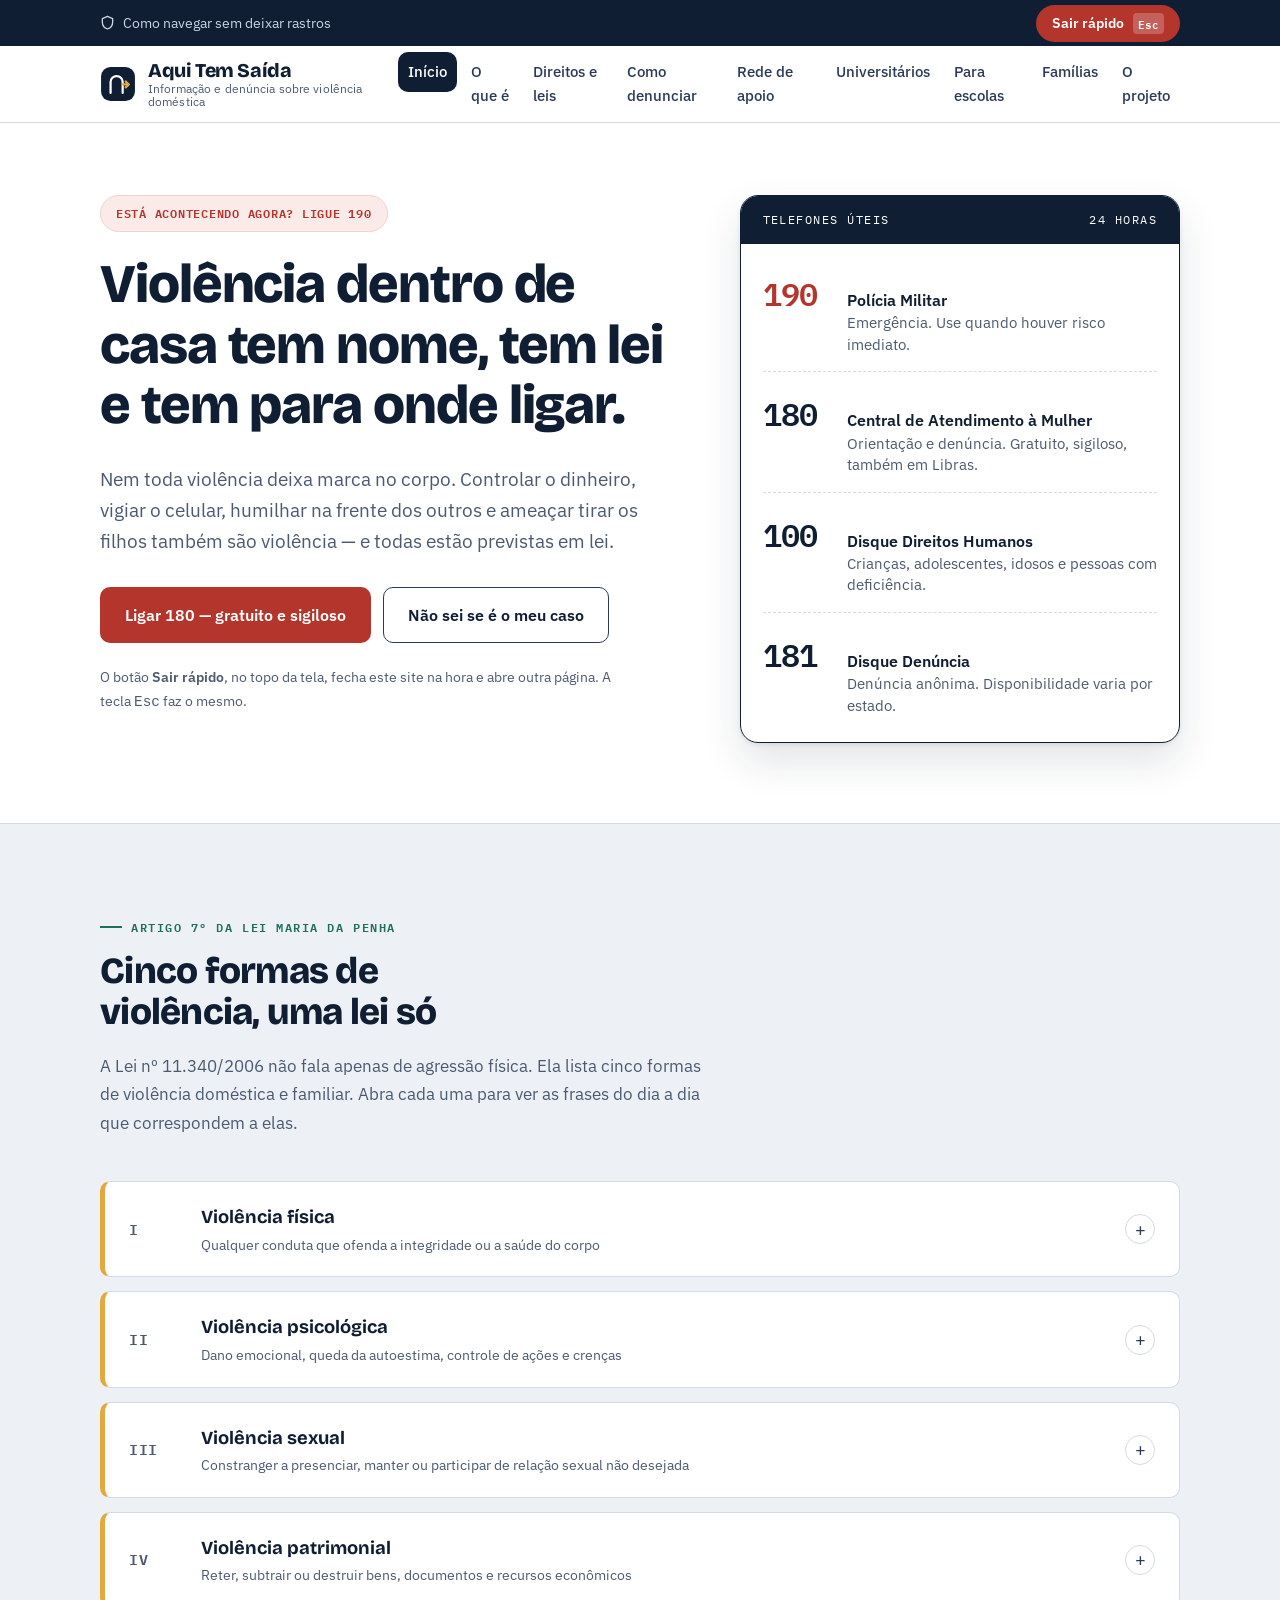
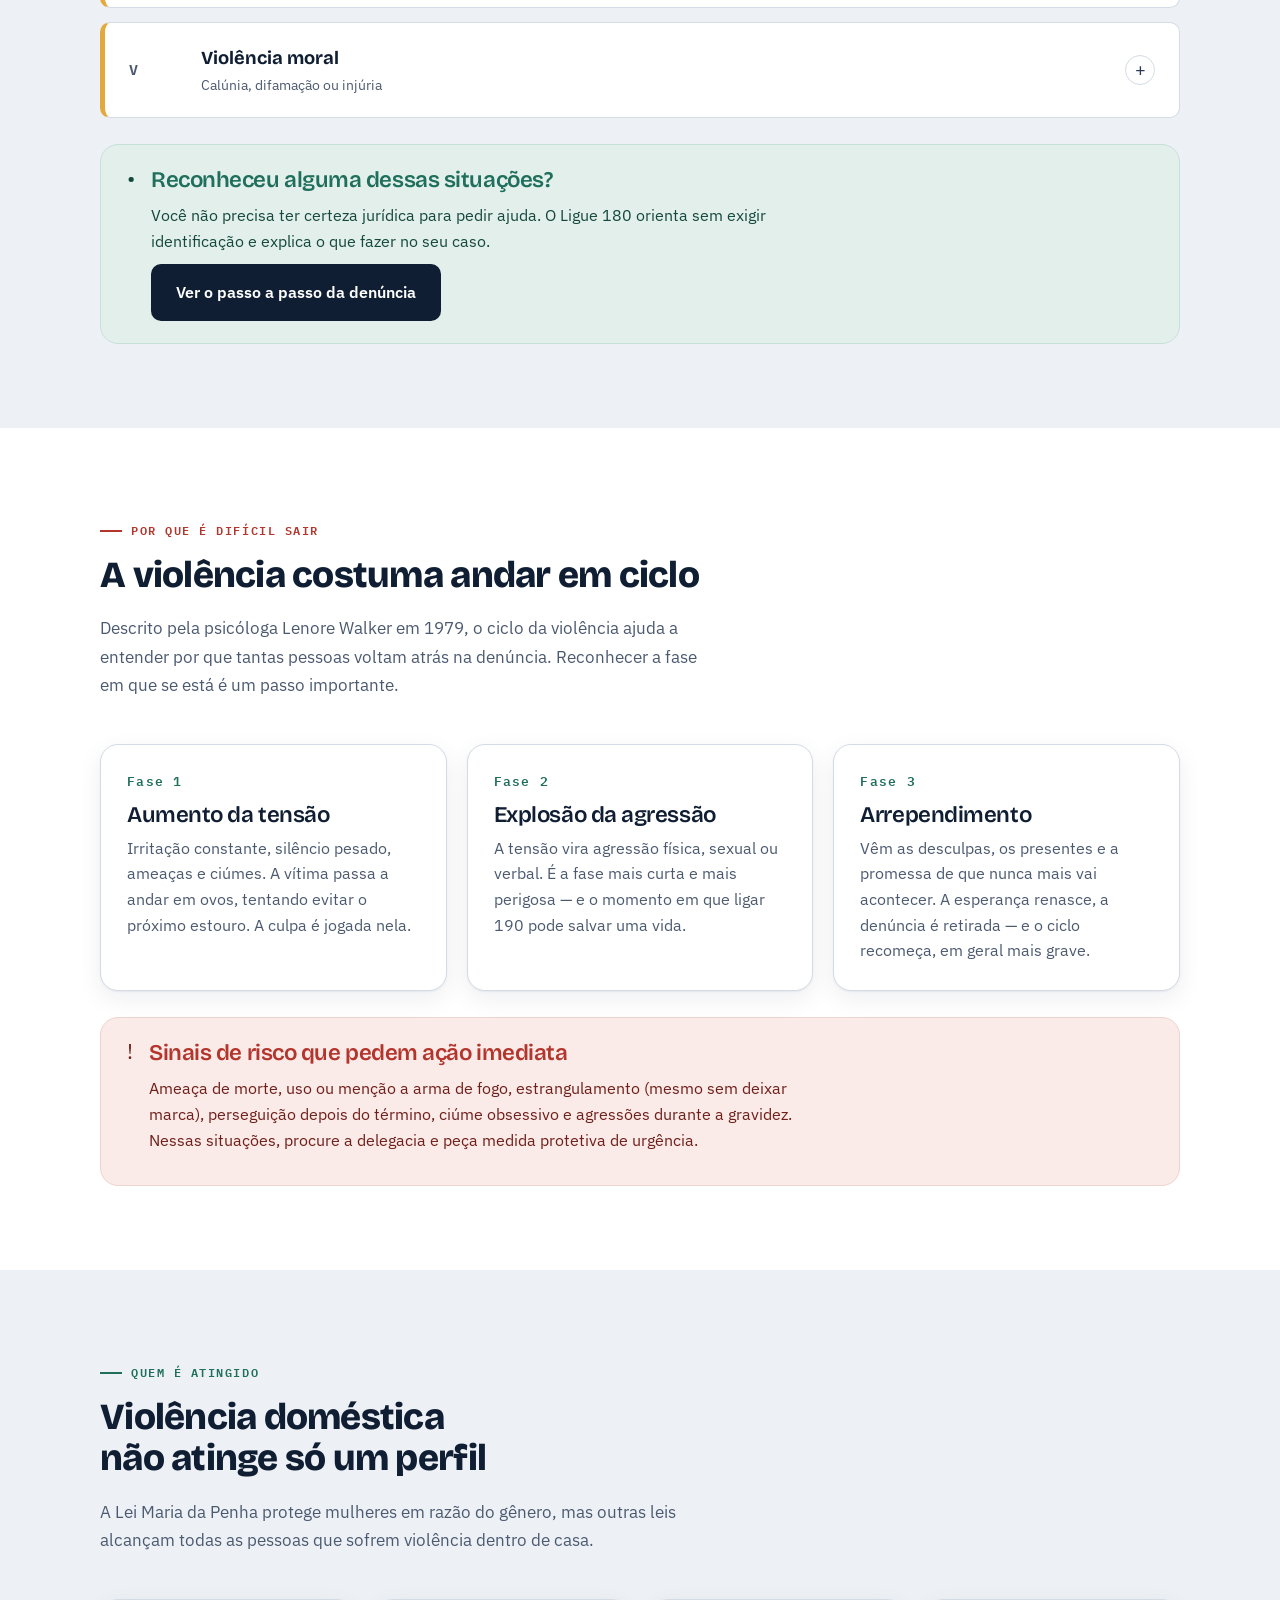
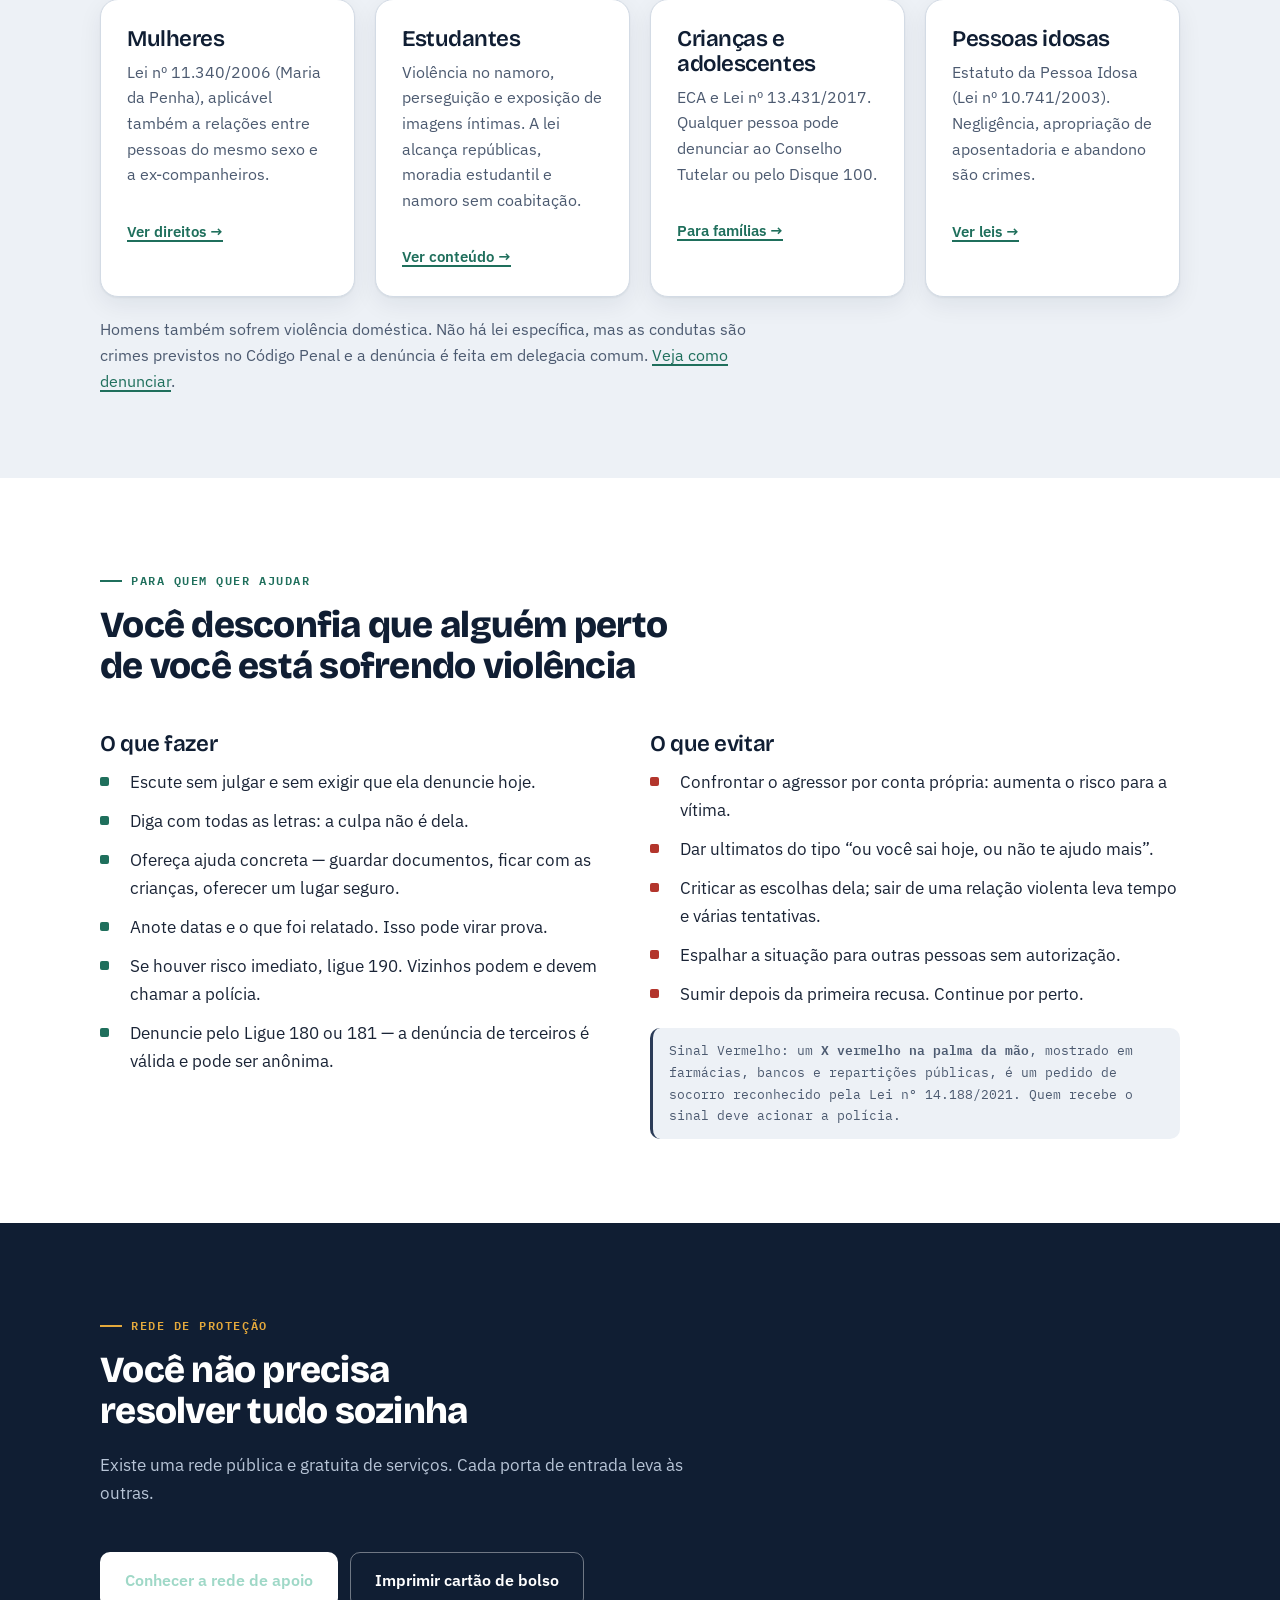
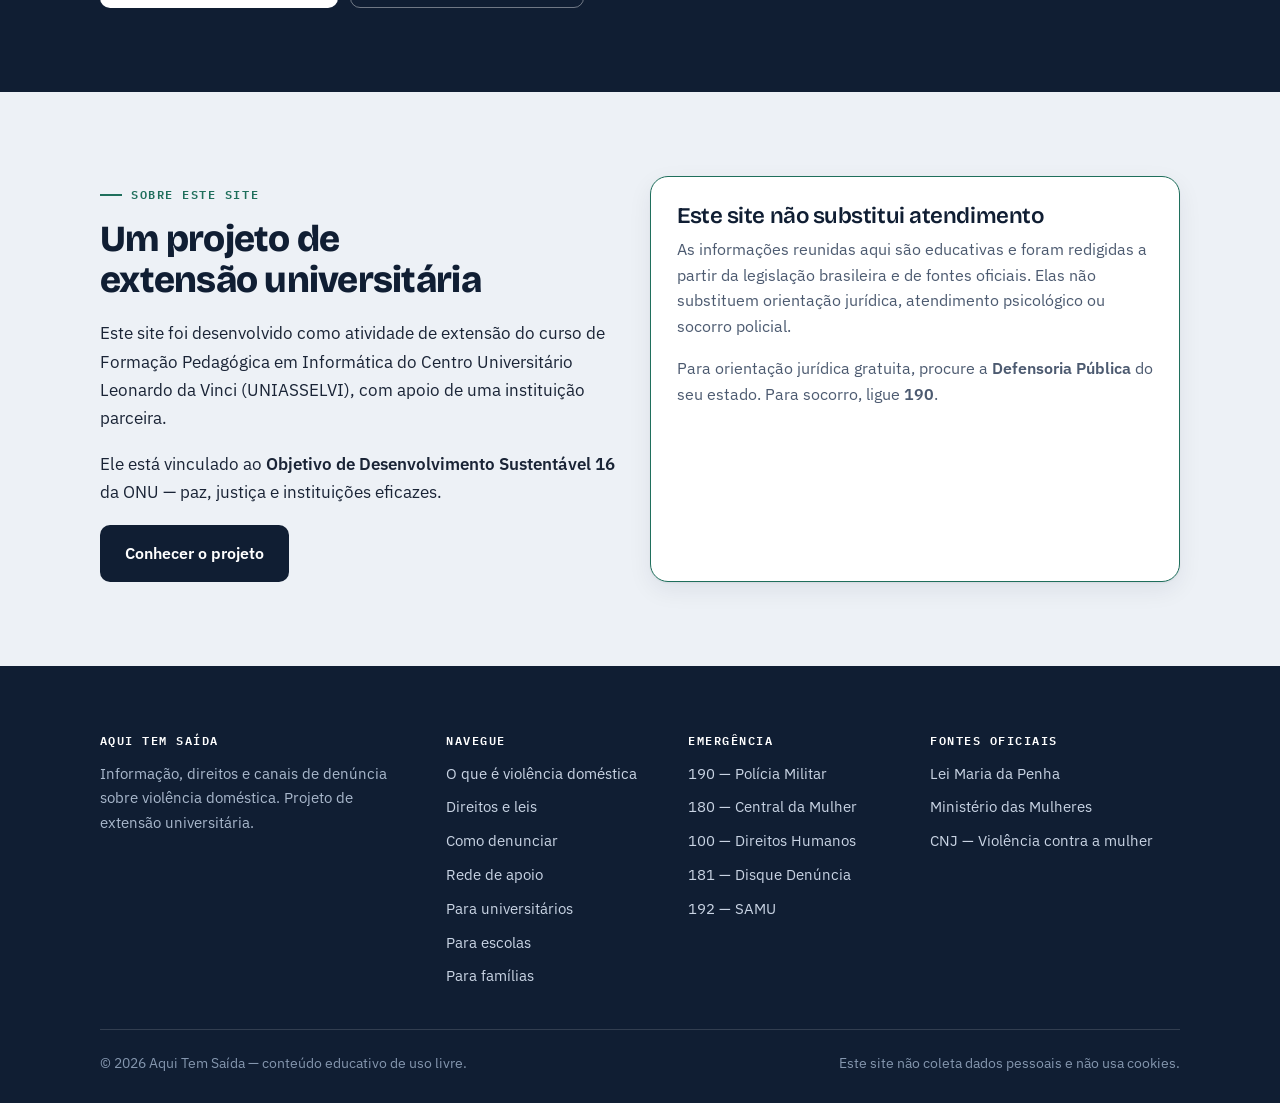
==== commit deeba337: "Adiciona páginas de universitários, famílias e cartaz" ====
--- a/index.html
+++ b/index.html
@@ -57,7 +57,9 @@
         <li><a href="direitos.html">Direitos e leis</a></li>
         <li><a href="denunciar.html">Como denunciar</a></li>
         <li><a href="rede-de-apoio.html">Rede de apoio</a></li>
+        <li><a href="universidade.html">Universitários</a></li>
         <li><a href="escolas.html">Para escolas</a></li>
+        <li><a href="familias.html">Famílias</a></li>
         <li><a href="sobre.html">O projeto</a></li>
       </ul>
     </nav>
@@ -283,21 +285,26 @@
           <a class="cartao__link" href="direitos.html#maria-da-penha">Ver direitos →</a>
         </article>
         <article class="cartao">
+          <h3>Estudantes</h3>
+          <p>Violência no namoro, perseguição e exposição de imagens íntimas. A lei alcança repúblicas, moradia estudantil e namoro sem coabitação.</p>
+          <a class="cartao__link" href="universidade.html">Ver conteúdo →</a>
+        </article>
+        <article class="cartao">
           <h3>Crianças e adolescentes</h3>
           <p>ECA e Lei nº 13.431/2017. Qualquer pessoa pode denunciar ao Conselho Tutelar ou pelo Disque 100.</p>
-          <a class="cartao__link" href="escolas.html">Sinais na escola →</a>
+          <a class="cartao__link" href="familias.html">Para famílias →</a>
         </article>
         <article class="cartao">
           <h3>Pessoas idosas</h3>
           <p>Estatuto da Pessoa Idosa (Lei nº 10.741/2003). Negligência, apropriação de aposentadoria e abandono são crimes.</p>
           <a class="cartao__link" href="direitos.html#outras-leis">Ver leis →</a>
         </article>
-        <article class="cartao">
-          <h3>Homens</h3>
-          <p>Não há lei específica, mas as condutas são crimes previstos no Código Penal. A denúncia é feita em delegacia comum.</p>
-          <a class="cartao__link" href="denunciar.html">Como denunciar →</a>
-        </article>
-      </div>
+      </div>
+
+      <p style="margin-top:20px;color:var(--noite-suave);font-size:.97rem">
+        Homens também sofrem violência doméstica. Não há lei específica, mas as condutas são crimes previstos
+        no Código Penal e a denúncia é feita em delegacia comum. <a href="denunciar.html">Veja como denunciar</a>.
+      </p>
     </div>
   </section>
 
@@ -360,8 +367,8 @@
           <h2>Um projeto de extensão universitária</h2>
           <p>
             Este site foi desenvolvido como atividade de extensão do curso de Formação Pedagógica em
-            Informática do Centro Universitário Leonardo da Vinci (UNIASSELVI), em parceria com uma
-            instituição local que atua no enfrentamento à violência doméstica.
+            Informática do Centro Universitário Leonardo da Vinci (UNIASSELVI), com apoio de uma
+            instituição parceira.
           </p>
           <p>
             Ele está vinculado ao <strong>Objetivo de Desenvolvimento Sustentável 16</strong> da ONU —
@@ -402,7 +409,9 @@
           <li><a href="direitos.html">Direitos e leis</a></li>
           <li><a href="denunciar.html">Como denunciar</a></li>
           <li><a href="rede-de-apoio.html">Rede de apoio</a></li>
+          <li><a href="universidade.html">Para universitários</a></li>
           <li><a href="escolas.html">Para escolas</a></li>
+          <li><a href="familias.html">Para famílias</a></li>
         </ul>
       </div>
       <div>
--- a/assets/css/estilo.css
+++ b/assets/css/estilo.css
@@ -444,9 +444,12 @@
   .rodape__grade { grid-template-columns: 1fr 1fr; }
 }
 
-@media (max-width: 760px) {
-  body { padding-bottom: 74px; }
-
+/* Navegação compacta em telas médias e menu recolhido abaixo de 1080px */
+@media (min-width: 1081px) {
+  .navegacao a { padding: 8px 10px; font-size: .92rem; }
+}
+
+@media (max-width: 1080px) {
   .menu-botao { display: inline-flex; }
 
   .navegacao {
@@ -460,6 +463,11 @@
   .navegacao a { padding: 13px 14px; font-size: 1rem; }
 
   .cabecalho { position: relative; }
+}
+
+@media (max-width: 760px) {
+  body { padding-bottom: 74px; }
+
   .cabecalho__interno { min-height: 66px; }
 
   .barra-seguranca__dica { display: none; }
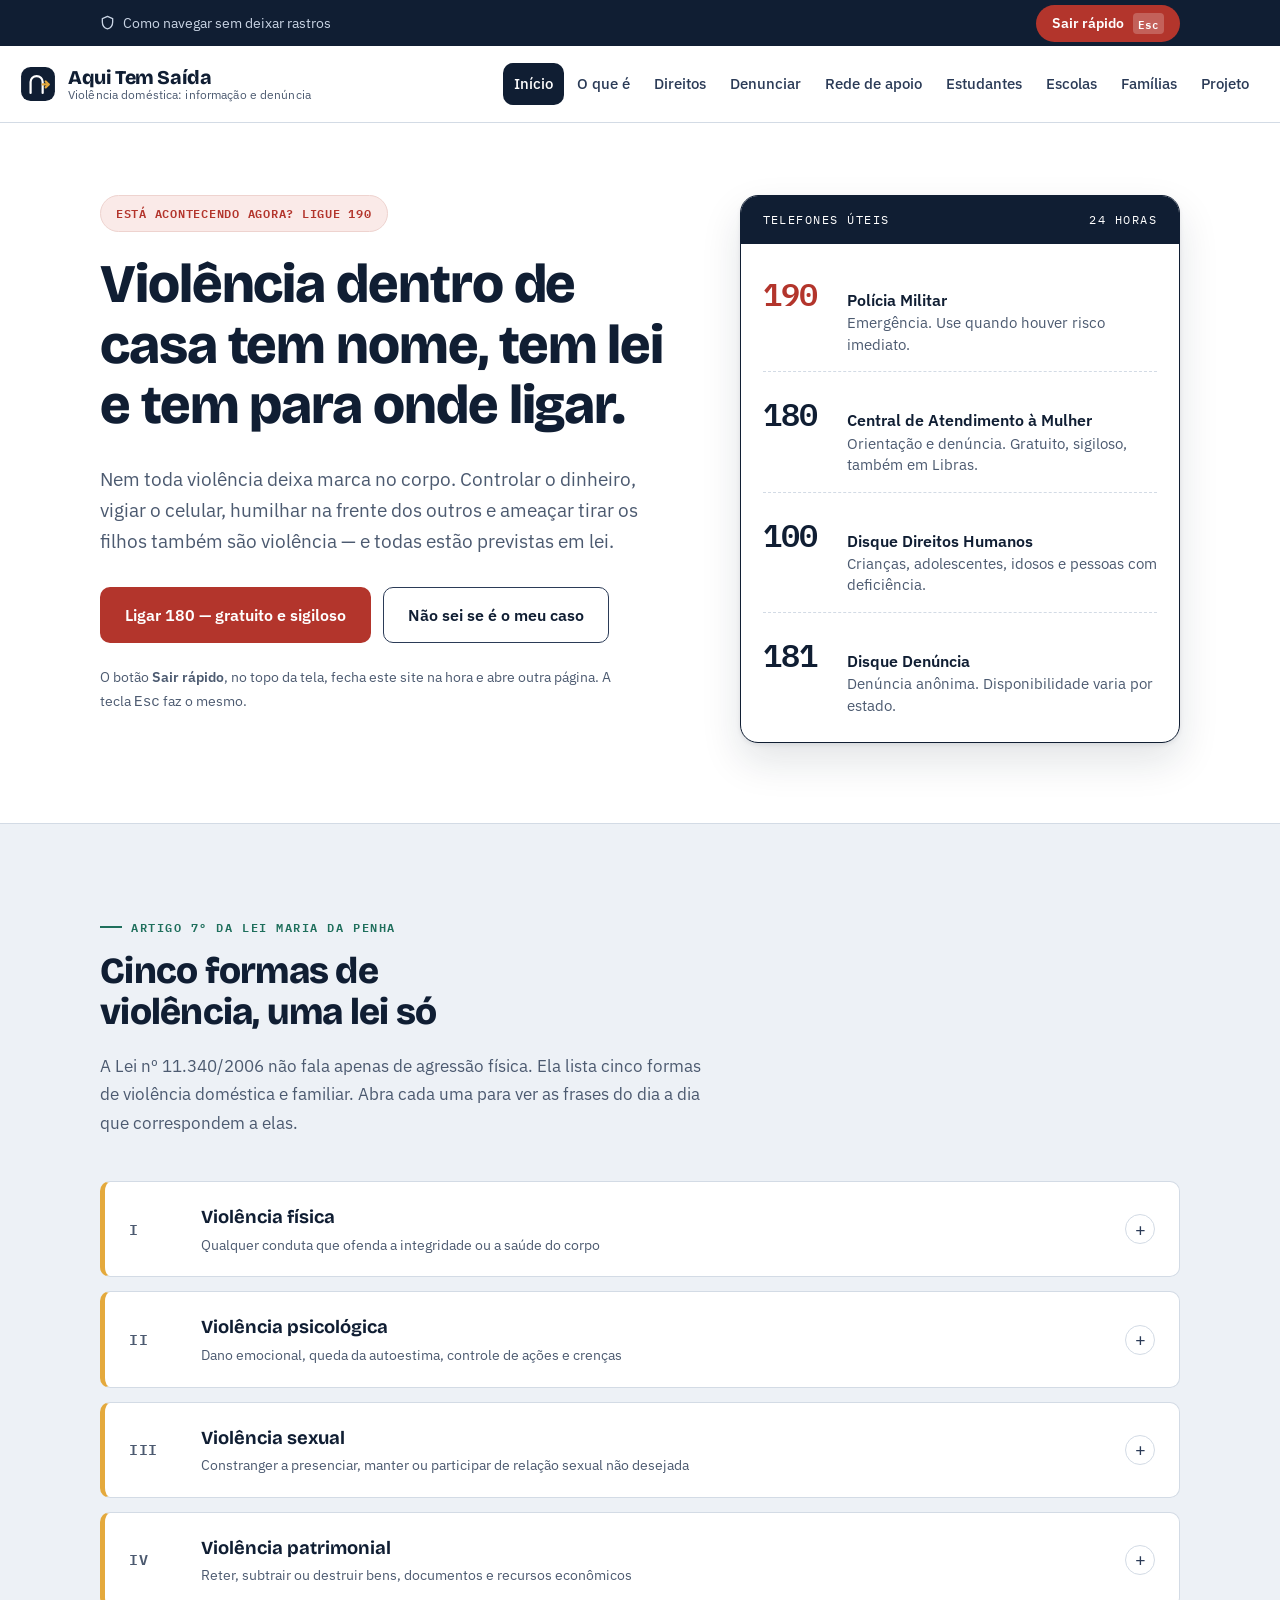
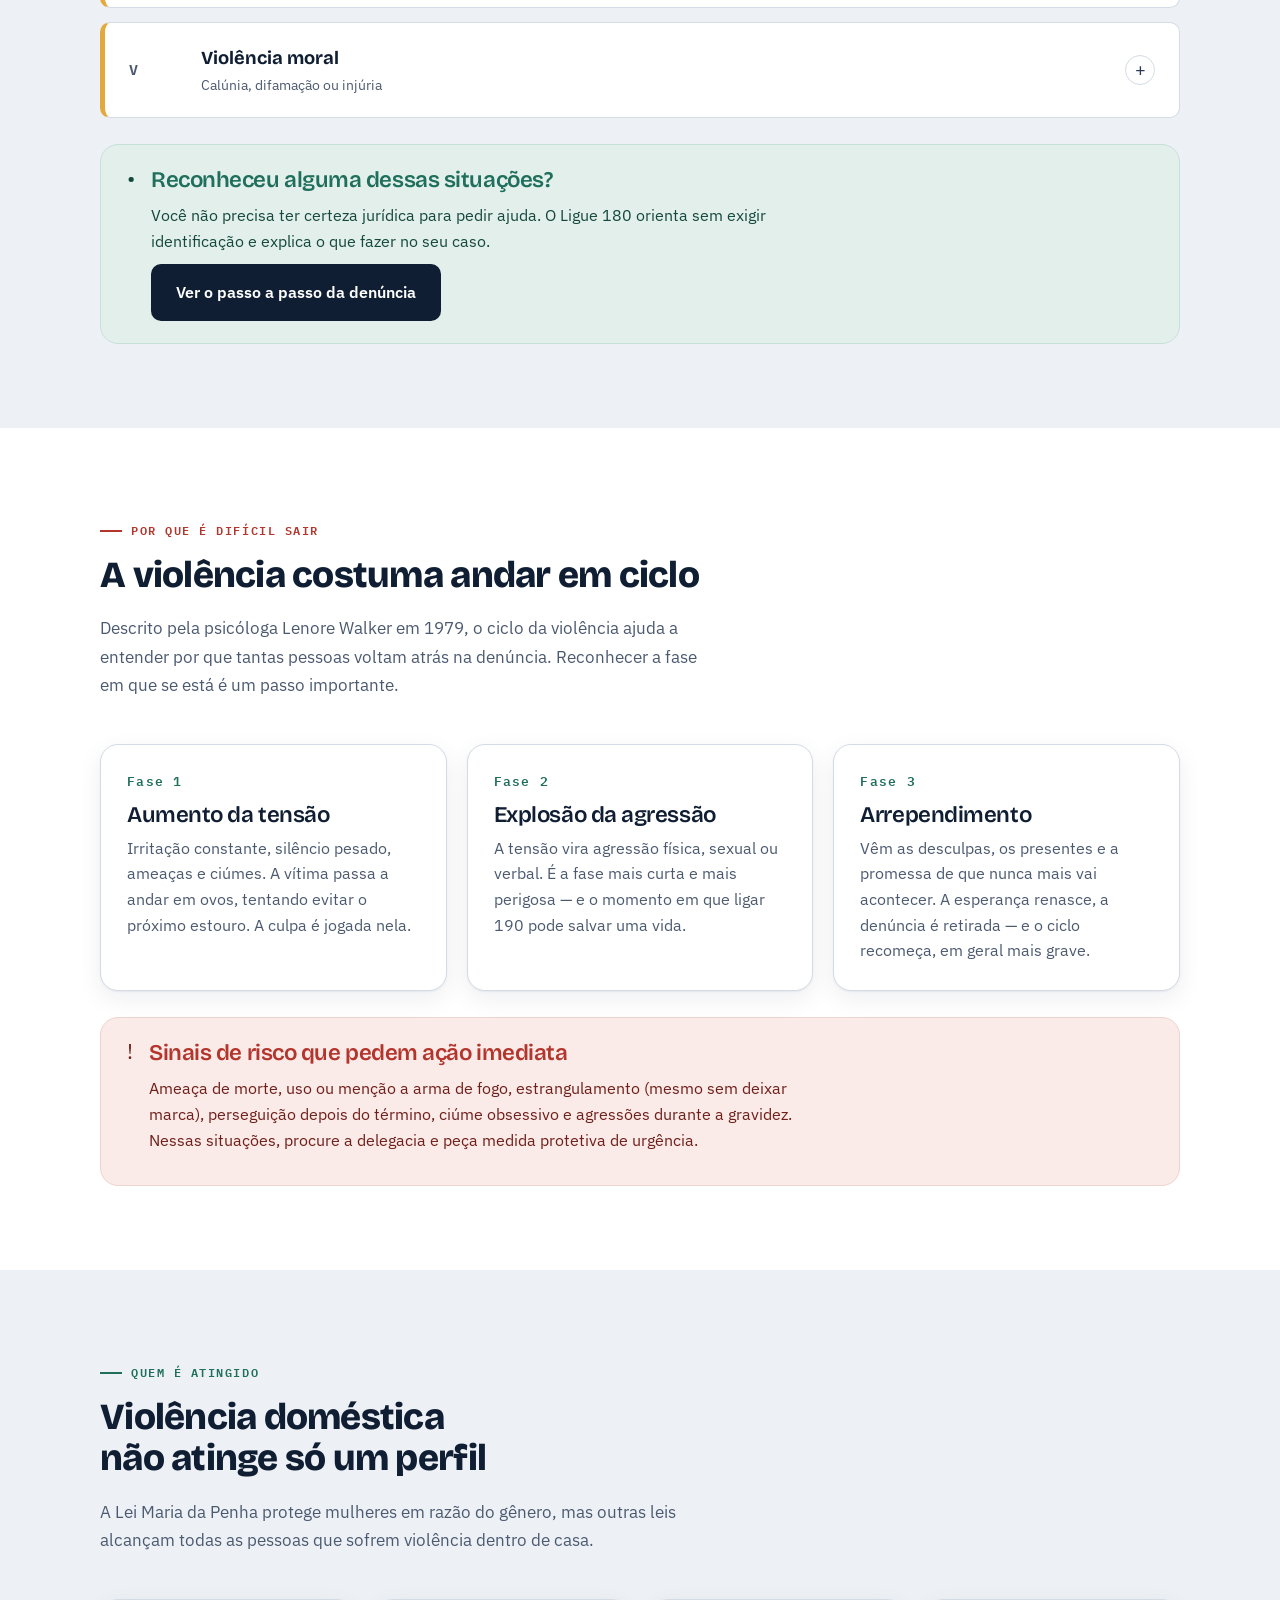
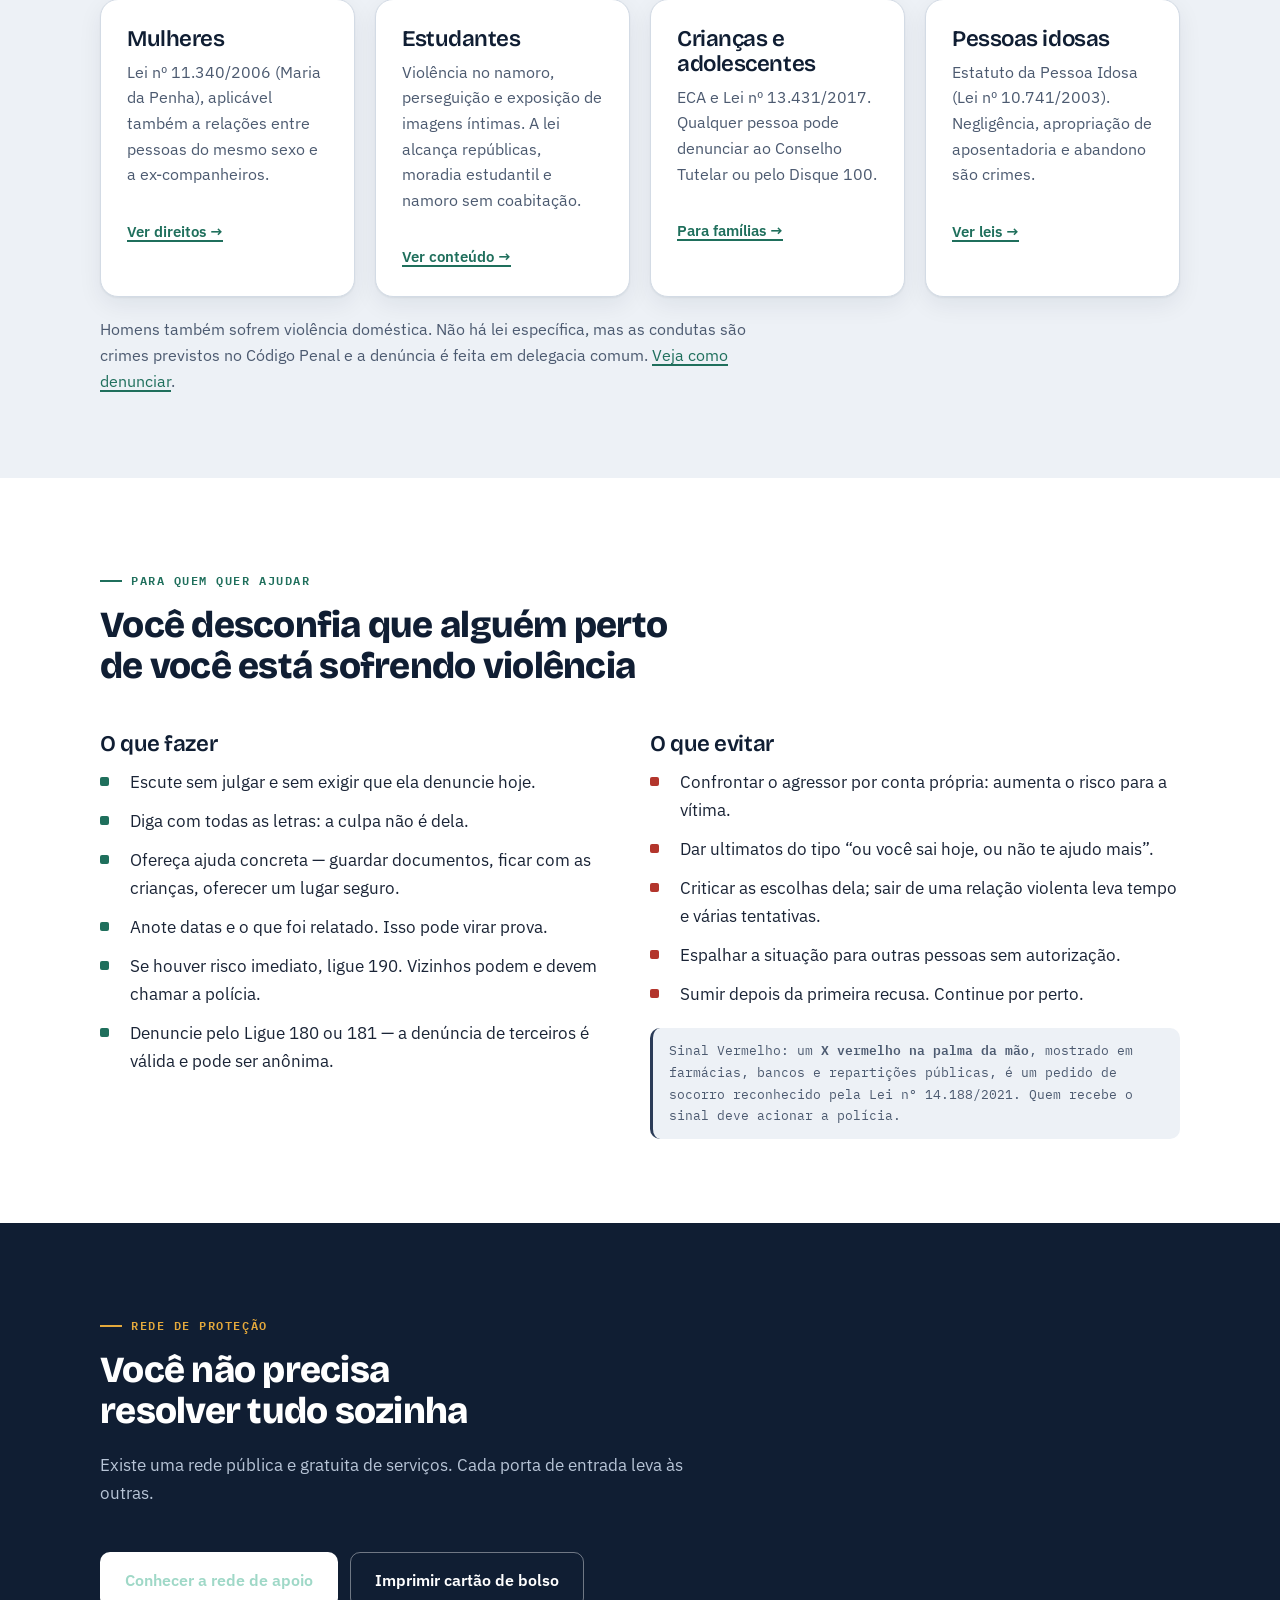
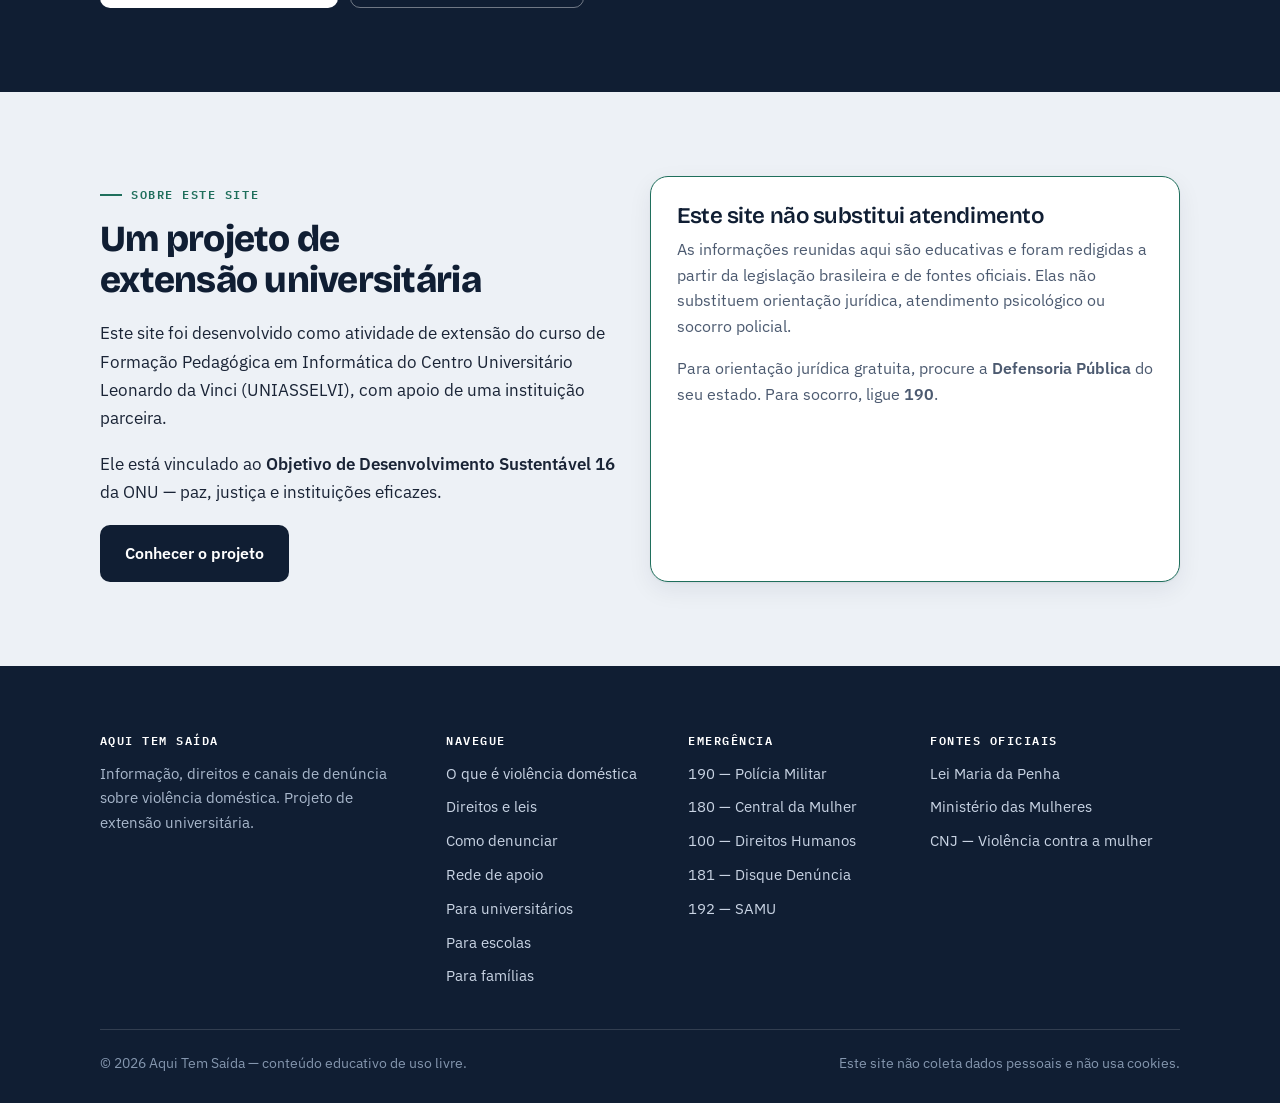
==== commit 83cf29b4: "Reorganiza o menu e corrige quebra de linha nos itens" ====
--- a/index.html
+++ b/index.html
@@ -41,7 +41,7 @@
       </svg>
       <span class="marca__texto">
         <span>Aqui Tem Saída</span>
-        <small>Informação e denúncia sobre violência doméstica</small>
+        <small>Violência doméstica: informação e denúncia</small>
       </span>
     </a>
 
@@ -54,13 +54,13 @@
       <ul>
         <li><a href="index.html" aria-current="page">Início</a></li>
         <li><a href="o-que-e.html">O que é</a></li>
-        <li><a href="direitos.html">Direitos e leis</a></li>
-        <li><a href="denunciar.html">Como denunciar</a></li>
+        <li><a href="direitos.html">Direitos</a></li>
+        <li><a href="denunciar.html">Denunciar</a></li>
         <li><a href="rede-de-apoio.html">Rede de apoio</a></li>
-        <li><a href="universidade.html">Universitários</a></li>
-        <li><a href="escolas.html">Para escolas</a></li>
+        <li><a href="universidade.html">Estudantes</a></li>
+        <li><a href="escolas.html">Escolas</a></li>
         <li><a href="familias.html">Famílias</a></li>
-        <li><a href="sobre.html">O projeto</a></li>
+        <li><a href="sobre.html">Projeto</a></li>
       </ul>
     </nav>
   </div>
--- a/assets/css/estilo.css
+++ b/assets/css/estilo.css
@@ -133,17 +133,19 @@
 .cabecalho { background: var(--branco); border-bottom: 1px solid var(--linha); }
 
 .cabecalho__interno {
-  display: flex; align-items: center; justify-content: space-between; gap: 18px;
+  display: flex; align-items: center; justify-content: space-between; gap: 20px;
   min-height: 76px;
-}
-
-.marca { display: inline-flex; align-items: center; gap: 12px; text-decoration: none; color: var(--noite); }
+  max-width: 1280px;
+}
+
+.marca { display: inline-flex; align-items: center; gap: 12px; text-decoration: none; color: var(--noite); flex: none; }
 .marca__simbolo { flex: none; display: block; }
 .marca__texto { display: flex; flex-direction: column; line-height: 1.1; }
 .marca__texto span:first-child {
   font-family: var(--display); font-weight: 800; font-size: 1.22rem; letter-spacing: -.02em;
-}
-.marca__texto small { font-size: .74rem; color: var(--noite-suave); letter-spacing: .01em; }
+  white-space: nowrap;
+}
+.marca__texto small { font-size: .74rem; color: var(--noite-suave); letter-spacing: .01em; white-space: nowrap; }
 
 .menu-botao {
   display: none;
@@ -152,10 +154,11 @@
   color: var(--noite); cursor: pointer; align-items: center; gap: 8px;
 }
 
-.navegacao ul { list-style: none; display: flex; gap: 4px; margin: 0; padding: 0; }
+.navegacao ul { list-style: none; display: flex; gap: 2px; margin: 0; padding: 0; }
 .navegacao a {
-  display: block; padding: 9px 13px; border-radius: var(--raio);
+  display: block; padding: 9px 11px; border-radius: var(--raio);
   font-size: .95rem; font-weight: 500; color: var(--noite-medio); text-decoration: none;
+  white-space: nowrap;
 }
 .navegacao a:hover { background: var(--brisa); color: var(--noite); }
 .navegacao a[aria-current="page"] {
@@ -444,12 +447,12 @@
   .rodape__grade { grid-template-columns: 1fr 1fr; }
 }
 
-/* Navegação compacta em telas médias e menu recolhido abaixo de 1080px */
-@media (min-width: 1081px) {
-  .navegacao a { padding: 8px 10px; font-size: .92rem; }
-}
-
-@media (max-width: 1080px) {
+/* Navegação compacta em telas médias e menu recolhido abaixo de 1160px */
+@media (min-width: 1161px) {
+  .navegacao a { padding: 9px 11px; font-size: .93rem; }
+}
+
+@media (max-width: 1160px) {
   .menu-botao { display: inline-flex; }
 
   .navegacao {
